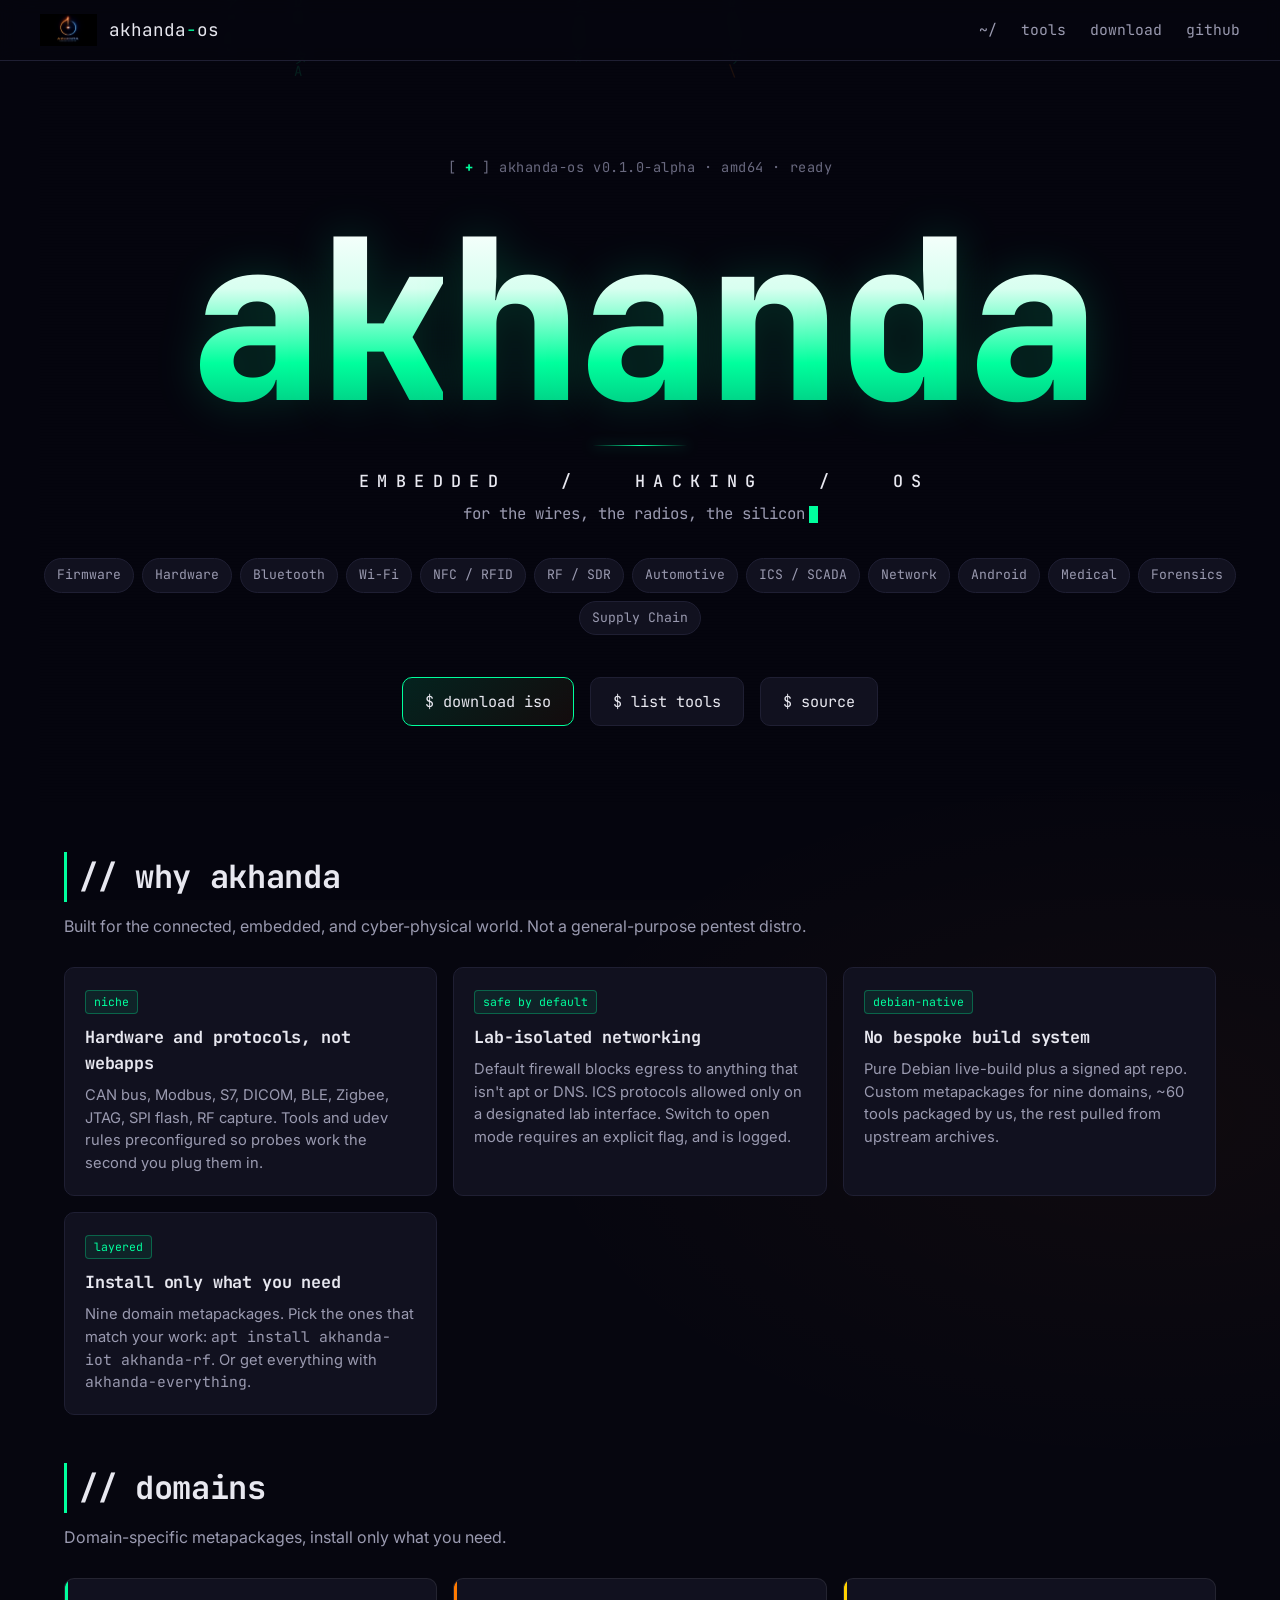
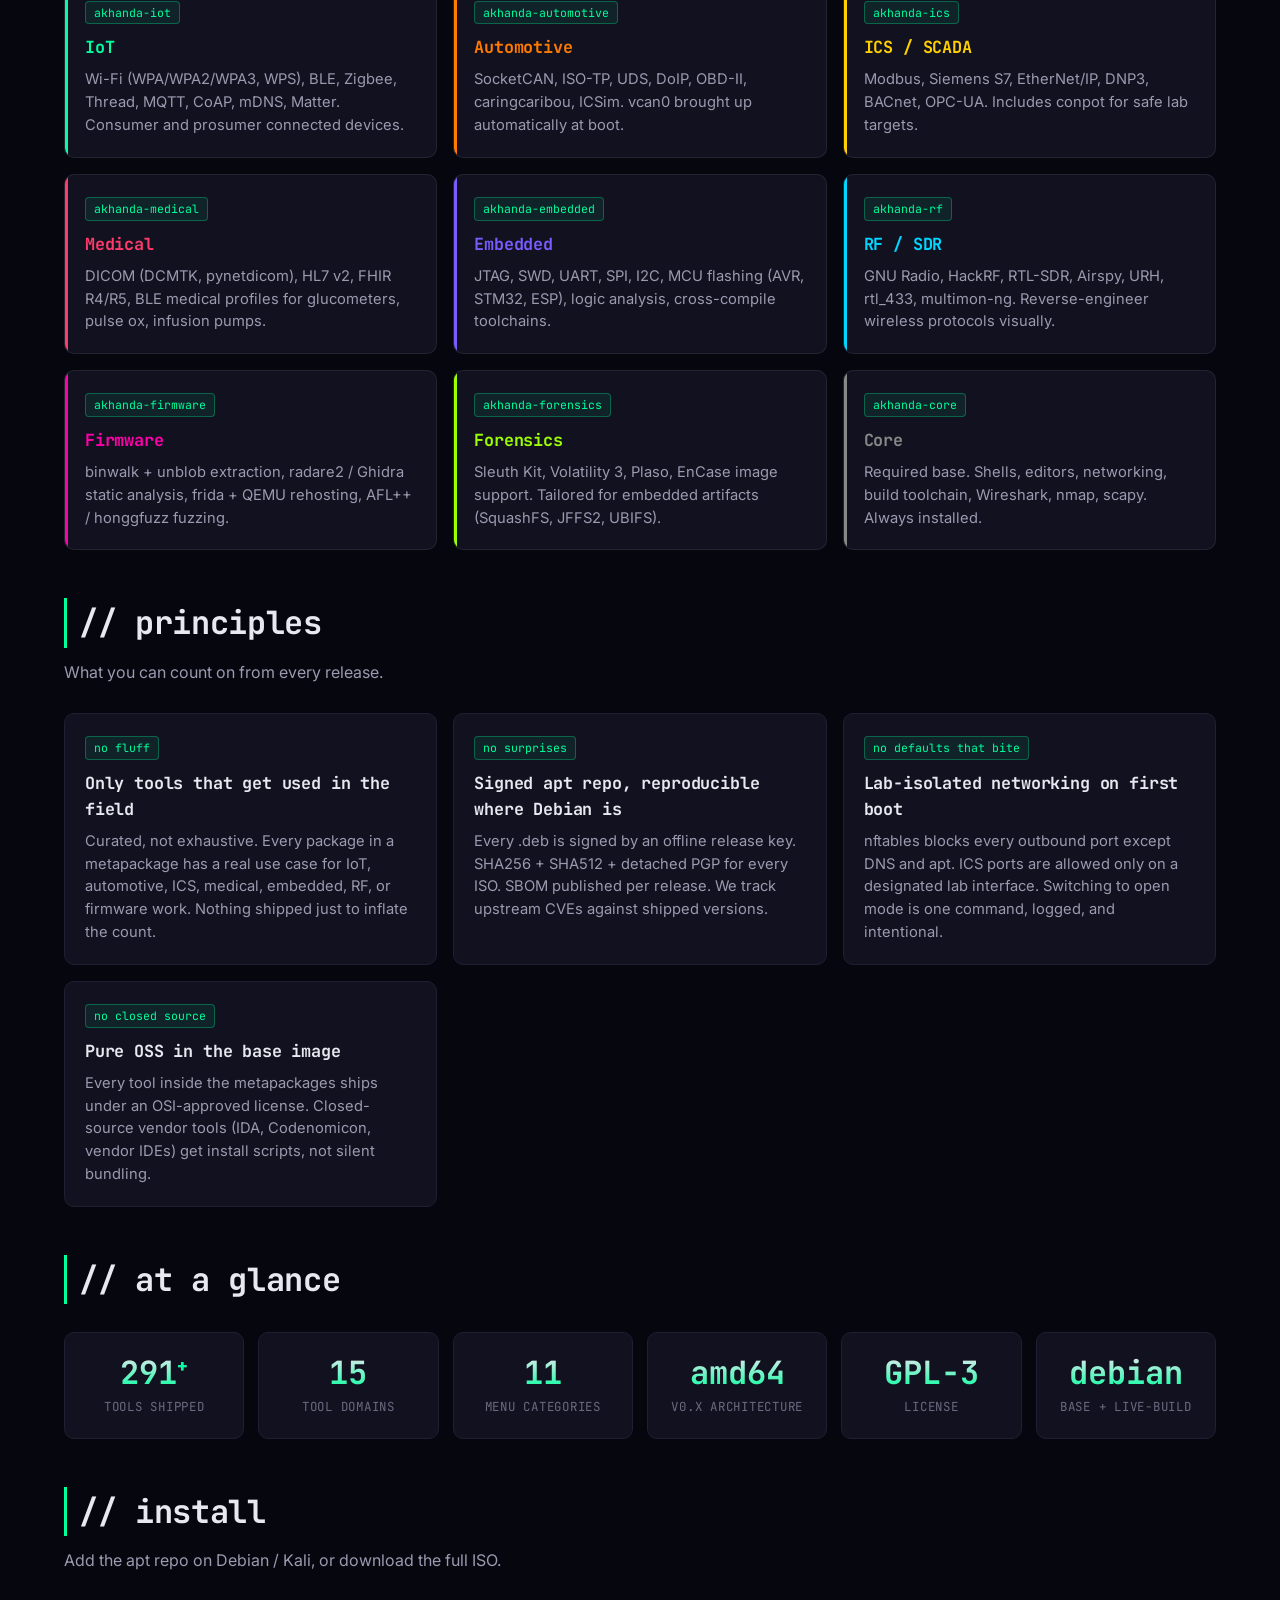
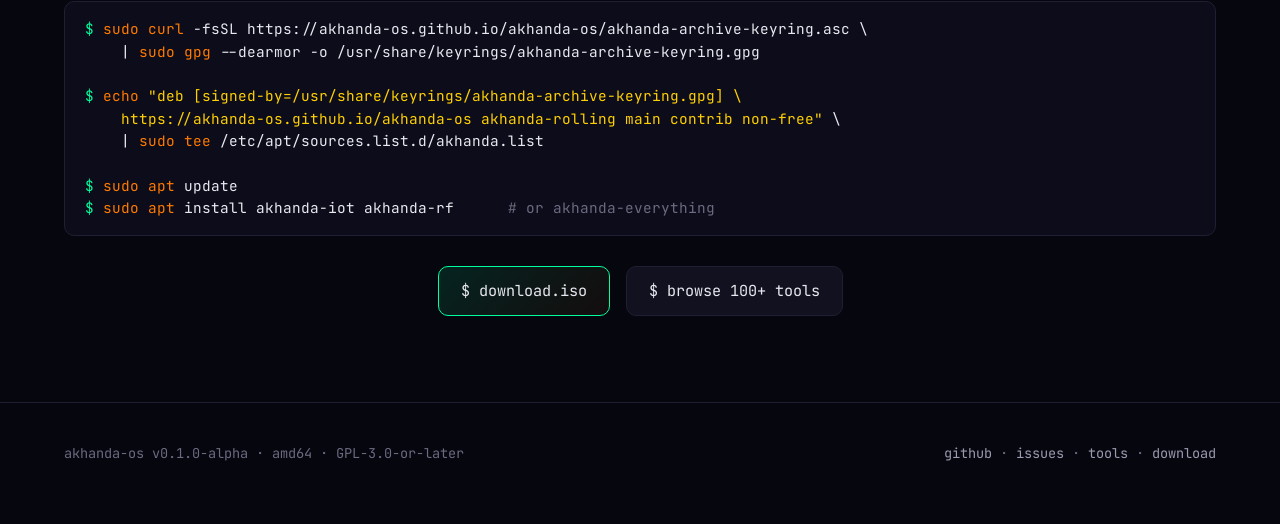
==== index.html @ c82712d7 "Scrub remaining Kali comparisons + fix outdated 'Nine first-class areas' line * meta description: dr" ====
<!doctype html>
<html lang="en">
<head>
  <meta charset="utf-8">
  <meta name="viewport" content="width=device-width, initial-scale=1">
  <title>akhanda-os | Embedded Hacking OS</title>
  <meta name="description" content="Debian-based live security distribution for IoT, automotive, ICS, medical, embedded, RF, firmware, and supply-chain security work.">
  <meta property="og:title"       content="akhanda-os">
  <meta property="og:description" content="291+ tools across 15 domains for IoT, automotive, ICS, medical, embedded, RF, firmware, supply-chain.">
  <meta property="og:image"       content="https://akhanda-os.github.io/assets/img/akhanda.png">
  <meta property="og:type"        content="website">
  <meta name="theme-color" content="#06060f">
  <link rel="icon" type="image/png" href="assets/img/akhanda.png">
  <link rel="preconnect" href="https://fonts.googleapis.com">
  <link rel="preconnect" href="https://fonts.gstatic.com" crossorigin>
  <link rel="stylesheet" href="https://fonts.googleapis.com/css2?family=JetBrains+Mono:wght@400;500;600;700&family=Inter:wght@400;500;600&display=swap">
  <link rel="stylesheet" href="assets/css/style.css">
</head>
<body>
  <canvas id="matrix" aria-hidden="true"></canvas>

  <header class="site">
    <div class="container nav">
      <a class="brand" href="/">
        <img src="assets/img/akhanda.png" alt="">
        <span>akhanda<span class="dot">-</span>os</span>
      </a>
      <nav class="nav-links">
        <a href="/">~/</a>
        <a href="tools.html">tools</a>
        <a href="download.html">download</a>
        <a href="https://github.com/akhanda-os/akhanda-os" target="_blank" rel="noopener">github</a>
      </nav>
    </div>
  </header>

  <main>
    <section class="hero container">
      <div class="boot-line">[ <span class="ok">+</span> ] akhanda-os v0.1.0-alpha &middot; amd64 &middot; ready</div>

      <h1 class="wordmark" aria-label="akhanda">
        <span>a</span><span>k</span><span>h</span><span>a</span><span>n</span><span>d</span><span>a</span>
      </h1>

      <div class="rule"></div>

      <div class="subtitle">EMBEDDED &nbsp; / &nbsp; HACKING &nbsp; / &nbsp; OS</div>
      <p class="tagline">for the wires, the radios, the silicon<span class="cursor"></span></p>

      <div class="domains">
        <span class="pill">Firmware</span>
        <span class="pill">Hardware</span>
        <span class="pill">Bluetooth</span>
        <span class="pill">Wi-Fi</span>
        <span class="pill">NFC / RFID</span>
        <span class="pill">RF / SDR</span>
        <span class="pill">Automotive</span>
        <span class="pill">ICS / SCADA</span>
        <span class="pill">Network</span>
        <span class="pill">Android</span>
        <span class="pill">Medical</span>
        <span class="pill">Forensics</span>
        <span class="pill">Supply Chain</span>
      </div>

      <div class="cta-row">
        <a class="cta primary" href="download.html">$ download iso</a>
        <a class="cta" href="tools.html">$ list tools</a>
        <a class="cta" href="https://github.com/akhanda-os/akhanda-os" target="_blank" rel="noopener">$ source</a>
      </div>
    </section>

    <section class="container">
      <h2>// why akhanda</h2>
      <p class="section-sub">Built for the connected, embedded, and cyber-physical world. Not a general-purpose pentest distro.</p>

      <div class="grid grid-2">
        <article class="card">
          <span class="tag">niche</span>
          <h3>Hardware and protocols, not webapps</h3>
          <p>CAN bus, Modbus, S7, DICOM, BLE, Zigbee, JTAG, SPI flash, RF capture. Tools and udev rules preconfigured so probes work the second you plug them in.</p>
        </article>
        <article class="card">
          <span class="tag">safe by default</span>
          <h3>Lab-isolated networking</h3>
          <p>Default firewall blocks egress to anything that isn't apt or DNS. ICS protocols allowed only on a designated lab interface. Switch to open mode requires an explicit flag, and is logged.</p>
        </article>
        <article class="card">
          <span class="tag">debian-native</span>
          <h3>No bespoke build system</h3>
          <p>Pure Debian live-build plus a signed apt repo. Custom metapackages for nine domains, ~60 tools packaged by us, the rest pulled from upstream archives.</p>
        </article>
        <article class="card">
          <span class="tag">layered</span>
          <h3>Install only what you need</h3>
          <p>Nine domain metapackages. Pick the ones that match your work: <code class="mono">apt install akhanda-iot akhanda-rf</code>. Or get everything with <code class="mono">akhanda-everything</code>.</p>
        </article>
      </div>
    </section>

    <section class="container">
      <h2>// domains</h2>
      <p class="section-sub">Domain-specific metapackages, install only what you need.</p>

      <div class="grid grid-3" id="domain-grid">
        <article class="card domain" style="--c:#00ff9d">
          <span class="tag">akhanda-iot</span>
          <h3>IoT</h3>
          <p>Wi-Fi (WPA/WPA2/WPA3, WPS), BLE, Zigbee, Thread, MQTT, CoAP, mDNS, Matter. Consumer and prosumer connected devices.</p>
        </article>
        <article class="card domain" style="--c:#ff7a00">
          <span class="tag">akhanda-automotive</span>
          <h3>Automotive</h3>
          <p>SocketCAN, ISO-TP, UDS, DoIP, OBD-II, caringcaribou, ICSim. vcan0 brought up automatically at boot.</p>
        </article>
        <article class="card domain" style="--c:#ffd000">
          <span class="tag">akhanda-ics</span>
          <h3>ICS / SCADA</h3>
          <p>Modbus, Siemens S7, EtherNet/IP, DNP3, BACnet, OPC-UA. Includes conpot for safe lab targets.</p>
        </article>
        <article class="card domain" style="--c:#ff3b6b">
          <span class="tag">akhanda-medical</span>
          <h3>Medical</h3>
          <p>DICOM (DCMTK, pynetdicom), HL7 v2, FHIR R4/R5, BLE medical profiles for glucometers, pulse ox, infusion pumps.</p>
        </article>
        <article class="card domain" style="--c:#7a5cff">
          <span class="tag">akhanda-embedded</span>
          <h3>Embedded</h3>
          <p>JTAG, SWD, UART, SPI, I2C, MCU flashing (AVR, STM32, ESP), logic analysis, cross-compile toolchains.</p>
        </article>
        <article class="card domain" style="--c:#00d6ff">
          <span class="tag">akhanda-rf</span>
          <h3>RF / SDR</h3>
          <p>GNU Radio, HackRF, RTL-SDR, Airspy, URH, rtl_433, multimon-ng. Reverse-engineer wireless protocols visually.</p>
        </article>
        <article class="card domain" style="--c:#ff00aa">
          <span class="tag">akhanda-firmware</span>
          <h3>Firmware</h3>
          <p>binwalk + unblob extraction, radare2 / Ghidra static analysis, frida + QEMU rehosting, AFL++ / honggfuzz fuzzing.</p>
        </article>
        <article class="card domain" style="--c:#9bff00">
          <span class="tag">akhanda-forensics</span>
          <h3>Forensics</h3>
          <p>Sleuth Kit, Volatility 3, Plaso, EnCase image support. Tailored for embedded artifacts (SquashFS, JFFS2, UBIFS).</p>
        </article>
        <article class="card domain" style="--c:#888888">
          <span class="tag">akhanda-core</span>
          <h3>Core</h3>
          <p>Required base. Shells, editors, networking, build toolchain, Wireshark, nmap, scapy. Always installed.</p>
        </article>
      </div>
    </section>

    <section class="container">
      <h2>// principles</h2>
      <p class="section-sub">What you can count on from every release.</p>
      <div class="grid grid-2">
        <article class="card"><span class="tag">no fluff</span>
          <h3>Only tools that get used in the field</h3>
          <p>Curated, not exhaustive. Every package in a metapackage has a real use case for IoT, automotive, ICS, medical, embedded, RF, or firmware work. Nothing shipped just to inflate the count.</p>
        </article>
        <article class="card"><span class="tag">no surprises</span>
          <h3>Signed apt repo, reproducible where Debian is</h3>
          <p>Every .deb is signed by an offline release key. SHA256 + SHA512 + detached PGP for every ISO. SBOM published per release. We track upstream CVEs against shipped versions.</p>
        </article>
        <article class="card"><span class="tag">no defaults that bite</span>
          <h3>Lab-isolated networking on first boot</h3>
          <p>nftables blocks every outbound port except DNS and apt. ICS ports are allowed only on a designated lab interface. Switching to open mode is one command, logged, and intentional.</p>
        </article>
        <article class="card"><span class="tag">no closed source</span>
          <h3>Pure OSS in the base image</h3>
          <p>Every tool inside the metapackages ships under an OSI-approved license. Closed-source vendor tools (IDA, Codenomicon, vendor IDEs) get install scripts, not silent bundling.</p>
        </article>
      </div>
    </section>

    <section class="container">
      <h2>// at a glance</h2>
      <div class="stats">
        <div class="stat"><div class="n">291<sup>+</sup></div><div class="l">tools shipped</div></div>
        <div class="stat"><div class="n">15</div><div class="l">tool domains</div></div>
        <div class="stat"><div class="n">11</div><div class="l">menu categories</div></div>
        <div class="stat"><div class="n">amd64</div><div class="l">v0.x architecture</div></div>
        <div class="stat"><div class="n">GPL-3</div><div class="l">license</div></div>
        <div class="stat"><div class="n">debian</div><div class="l">base + live-build</div></div>
      </div>
    </section>

    <section class="container">
      <h2>// install</h2>
      <p class="section-sub">Add the apt repo on Debian / Kali, or download the full ISO.</p>
<pre><span class="prompt">$</span> <span class="k">sudo curl</span> -fsSL https://akhanda-os.github.io/akhanda-os/akhanda-archive-keyring.asc \
    | <span class="k">sudo gpg</span> --dearmor -o /usr/share/keyrings/akhanda-archive-keyring.gpg

<span class="prompt">$</span> <span class="k">echo</span> <span class="s">"deb [signed-by=/usr/share/keyrings/akhanda-archive-keyring.gpg] \
    https://akhanda-os.github.io/akhanda-os akhanda-rolling main contrib non-free"</span> \
    | <span class="k">sudo tee</span> /etc/apt/sources.list.d/akhanda.list

<span class="prompt">$</span> <span class="k">sudo apt</span> update
<span class="prompt">$</span> <span class="k">sudo apt</span> install akhanda-iot akhanda-rf      <span class="c"># or akhanda-everything</span></pre>

      <p class="center" style="margin-top:24px">
        <a class="cta primary" href="download.html">$ download.iso</a>
        <a class="cta" href="tools.html">$ browse 100+ tools</a>
      </p>
    </section>
  </main>

  <footer class="site">
    <div class="container row">
      <div>
        akhanda-os v0.1.0-alpha &middot; amd64 &middot; GPL-3.0-or-later
      </div>
      <div>
        <a href="https://github.com/akhanda-os/akhanda-os">github</a> &middot;
        <a href="https://github.com/akhanda-os/akhanda-os/issues">issues</a> &middot;
        <a href="tools.html">tools</a> &middot;
        <a href="download.html">download</a>
      </div>
    </div>
  </footer>

  <script src="assets/js/main.js"></script>
</body>
</html>
---- assets/css/style.css ----
/* akhanda-os website
 * Dark, monospace, neon-accent, terminal aesthetic.
 * No frameworks. No build step. */

:root {
  --bg:        #06060f;
  --bg-soft:   #0c0c1a;
  --panel:     #11111f;
  --panel-2:   #161628;
  --border:    #1f1f33;
  --fg:        #e8e8f0;
  --fg-dim:    #9a9ab0;
  --fg-mute:   #6a6a80;
  --accent:    #00ff9d;
  --accent-2:  #ff7a00;
  --accent-3:  #ff3b6b;
  --warn:      #ffd000;
  --link:      #00d6ff;
  --font-mono: "JetBrains Mono", "Fira Code", "SF Mono", ui-monospace, Menlo, Consolas, monospace;
  --font-sans: -apple-system, BlinkMacSystemFont, "Segoe UI", Inter, Roboto, sans-serif;
  --radius:    10px;
  --shadow:    0 4px 24px rgba(0, 255, 157, 0.06);
}

* { box-sizing: border-box; }

html, body {
  margin: 0;
  padding: 0;
  background: var(--bg);
  color: var(--fg);
  font-family: var(--font-sans);
  font-size: 16px;
  line-height: 1.55;
  -webkit-font-smoothing: antialiased;
  scroll-behavior: smooth;
}

body {
  background:
    radial-gradient(1200px 600px at 50% -20%, rgba(0, 255, 157, 0.06), transparent 70%),
    radial-gradient(900px 500px at 90% 30%, rgba(255, 122, 0, 0.04), transparent 70%),
    var(--bg);
  min-height: 100vh;
}

/* Matrix canvas behind everything */
#matrix {
  position: fixed;
  inset: 0;
  width: 100%;
  height: 100%;
  z-index: 0;
  opacity: 0.10;
  pointer-events: none;
}

main, header, footer { position: relative; z-index: 1; }

/* Links */
a {
  color: var(--link);
  text-decoration: none;
  border-bottom: 1px dotted rgba(0, 214, 255, 0.4);
  transition: color 120ms ease, border-color 120ms ease;
}
a:hover { color: var(--accent); border-bottom-color: var(--accent); }

/* Typography */
h1, h2, h3, h4 {
  font-family: var(--font-mono);
  letter-spacing: -0.01em;
  margin: 0 0 0.4em;
}
h1 { font-size: clamp(2.2rem, 4vw + 1rem, 4rem); line-height: 1.1; }
h2 { font-size: clamp(1.4rem, 1.5vw + 0.9rem, 2rem); margin-top: 3rem; }
h3 { font-size: 1.15rem; color: var(--accent); }
code, kbd, pre, .mono { font-family: var(--font-mono); }
small { color: var(--fg-mute); }

/* Layout primitives */
.container { max-width: 1200px; margin: 0 auto; padding: 0 24px; }
.grid { display: grid; gap: 16px; }
.grid-3 { grid-template-columns: repeat(auto-fit, minmax(280px, 1fr)); }
.grid-2 { grid-template-columns: repeat(auto-fit, minmax(360px, 1fr)); }

/* Header / nav */
header.site {
  border-bottom: 1px solid var(--border);
  background: rgba(6, 6, 15, 0.85);
  backdrop-filter: blur(8px);
  position: sticky; top: 0; z-index: 10;
}
.nav {
  display: flex; align-items: center; justify-content: space-between;
  padding: 14px 0;
}
.brand {
  display: flex; align-items: center; gap: 12px;
  font-family: var(--font-mono); font-size: 1.1rem;
  color: var(--fg); border: none;
}
.brand img { height: 32px; width: auto; }
.brand .dot { color: var(--accent); }
.nav-links { display: flex; gap: 24px; }
.nav-links a {
  font-family: var(--font-mono); font-size: 0.92rem;
  color: var(--fg-dim); border: none;
}
.nav-links a:hover { color: var(--accent); }

/* ============ HERO ============ */
.hero {
  padding: 96px 0 72px;
  text-align: center;
  position: relative;
}

/* CRT scanlines across the hero only.
   1px transparent / 2px subtle dark stripes - very faint. */
.hero::before {
  content: "";
  position: absolute; inset: 0;
  background: repeating-linear-gradient(
    to bottom,
    rgba(0, 0, 0, 0) 0px,
    rgba(0, 0, 0, 0) 2px,
    rgba(0, 0, 0, 0.08) 3px,
    rgba(0, 0, 0, 0.08) 3px
  );
  pointer-events: none;
  z-index: 1;
}
.hero > * { position: relative; z-index: 2; }

/* Boot status line above the wordmark */
.hero .boot-line {
  font-family: var(--font-mono);
  font-size: 0.85rem;
  color: var(--fg-mute);
  letter-spacing: 0.04em;
  margin-bottom: 36px;
}
.hero .boot-line .ok { color: var(--accent); font-weight: 700; }

/* THE wordmark - hero brand. Big, custom, distinctive. */
.wordmark {
  font-family: var(--font-mono);
  font-weight: 800;
  font-size: clamp(4.5rem, 18vw, 14rem);
  line-height: 0.95;
  letter-spacing: -0.04em;
  margin: 0 0 18px;
  display: flex;
  justify-content: center;
  gap: 0.02em;
  user-select: none;
}
.wordmark span {
  display: inline-block;
  background: linear-gradient(180deg,
    #ffffff 0%,
    #d8fff0 35%,
    var(--accent) 70%,
    #00b87a 100%);
  -webkit-background-clip: text; background-clip: text;
  color: transparent;
  filter: drop-shadow(0 0 22px rgba(0, 255, 157, 0.18));
  transform-origin: 50% 70%;
  animation: float 6s ease-in-out infinite;
}
/* Stagger the gentle float so the letters do not move together */
.wordmark span:nth-child(2) { animation-delay: 0.4s; }
.wordmark span:nth-child(3) { animation-delay: 0.8s; }
.wordmark span:nth-child(4) { animation-delay: 1.2s; }
.wordmark span:nth-child(5) { animation-delay: 1.6s; }
.wordmark span:nth-child(6) { animation-delay: 2.0s; }
.wordmark span:nth-child(7) { animation-delay: 2.4s; }
@keyframes float {
  0%, 100% { transform: translateY(0); }
  50%      { transform: translateY(-3px); }
}

/* Hairline neon divider under the wordmark */
.hero .rule {
  width: 96px; height: 1px; margin: 4px auto 22px;
  background: linear-gradient(90deg, transparent, var(--accent), transparent);
  box-shadow: 0 0 12px rgba(0, 255, 157, 0.5);
}

/* "EMBEDDED / HACKING / OS" as a clean caption, not a headline */
.hero .subtitle {
  font-family: var(--font-mono);
  font-size: clamp(0.85rem, 1vw + 0.4rem, 1.05rem);
  font-weight: 500;
  color: var(--fg);
  letter-spacing: 0.5em;
  margin: 0 0 8px;
  padding-left: 0.5em; /* visually balance the wide tracking */
}

.hero .tagline {
  font-family: var(--font-mono);
  color: var(--fg-dim);
  font-size: 0.98rem;
  margin: 6px 0 32px;
}
.hero .tagline .cursor {
  display: inline-block; width: 9px; height: 1.05em;
  background: var(--accent); margin-left: 4px; vertical-align: middle;
  animation: blink 1s steps(2) infinite;
}
@keyframes blink { 50% { opacity: 0; } }

.cta-row { margin-top: 36px; }

.hero .domains {
  display: flex; flex-wrap: wrap; justify-content: center; gap: 8px; margin: 24px 0 36px;
}
.pill {
  font-family: var(--font-mono); font-size: 0.82rem;
  padding: 6px 12px; border-radius: 999px;
  border: 1px solid var(--border); color: var(--fg-dim);
  background: var(--panel);
}

.cta {
  display: inline-flex; align-items: center; gap: 8px;
  font-family: var(--font-mono); font-size: 0.95rem;
  padding: 12px 22px; border-radius: var(--radius);
  border: 1px solid var(--border); color: var(--fg);
  background: var(--panel);
  margin: 6px; transition: all 150ms ease;
}
.cta:hover {
  border-color: var(--accent); color: var(--accent);
  box-shadow: 0 0 0 4px rgba(0, 255, 157, 0.08);
}
.cta.primary {
  background: linear-gradient(135deg, rgba(0, 255, 157, 0.12), rgba(255, 122, 0, 0.06));
  border-color: var(--accent);
}
.cta.primary:hover { background: rgba(0, 255, 157, 0.16); }

/* Sections */
section { padding: 56px 0; }
section h2 {
  border-left: 3px solid var(--accent);
  padding-left: 12px;
  margin-bottom: 28px;
}
.section-sub { color: var(--fg-dim); margin-top: -16px; margin-bottom: 28px; }

/* Cards */
.card {
  background: var(--panel);
  border: 1px solid var(--border);
  border-radius: var(--radius);
  padding: 20px;
  transition: border-color 150ms ease, transform 150ms ease;
}
.card:hover {
  border-color: var(--accent);
  transform: translateY(-2px);
}
.card .tag {
  display: inline-block; font-family: var(--font-mono); font-size: 0.72rem;
  padding: 2px 8px; border-radius: 4px; margin-bottom: 10px;
  background: rgba(0, 255, 157, 0.08); color: var(--accent);
  border: 1px solid rgba(0, 255, 157, 0.3);
}
.card h3 { margin-bottom: 8px; color: var(--fg); font-size: 1.05rem; }
.card p  { color: var(--fg-dim); font-size: 0.92rem; margin: 0; }

/* Domain card colours via inline --c */
.card.domain {
  border-color: rgba(255, 255, 255, 0.08);
  position: relative; overflow: hidden;
}
.card.domain::before {
  content: ""; position: absolute; left: 0; top: 0; bottom: 0; width: 3px;
  background: var(--c, var(--accent));
}
.card.domain h3 { color: var(--c, var(--accent)); }

/* Code blocks */
pre, .codeblock {
  background: var(--bg-soft);
  border: 1px solid var(--border);
  border-radius: var(--radius);
  padding: 16px 20px;
  overflow-x: auto;
  font-family: var(--font-mono); font-size: 0.9rem;
  line-height: 1.55;
  color: var(--fg);
  position: relative;
}
pre .prompt { color: var(--accent); user-select: none; }
pre .c      { color: var(--fg-mute); }
pre .k      { color: var(--accent-2); }
pre .s      { color: var(--warn); }

/* Comparison table */
table {
  width: 100%; border-collapse: collapse; margin: 16px 0;
  font-family: var(--font-mono); font-size: 0.92rem;
}
th, td { padding: 12px 14px; text-align: left; border-bottom: 1px solid var(--border); }
th { color: var(--accent); font-weight: 500; }
tr:hover td { background: var(--panel); }
td.no  { color: var(--fg-mute); }
td.yes { color: var(--accent); }

/* Tools page filter bar */
.filterbar {
  display: flex; flex-wrap: wrap; gap: 8px; align-items: center;
  margin: 24px 0 32px; padding: 16px;
  background: var(--panel);
  border: 1px solid var(--border); border-radius: var(--radius);
}
.filterbar input[type=search] {
  flex: 1 1 240px; min-width: 240px;
  background: var(--bg-soft); color: var(--fg);
  border: 1px solid var(--border); border-radius: var(--radius);
  padding: 10px 14px; font-family: var(--font-mono); font-size: 0.92rem;
  outline: none;
}
.filterbar input[type=search]:focus { border-color: var(--accent); }
.chip {
  font-family: var(--font-mono); font-size: 0.82rem;
  padding: 6px 12px; border-radius: 999px;
  border: 1px solid var(--border); color: var(--fg-dim);
  background: transparent; cursor: pointer; user-select: none;
  transition: all 120ms ease;
}
.chip:hover { color: var(--fg); border-color: var(--fg-dim); }
.chip.active {
  background: var(--c, var(--accent));
  color: var(--bg); border-color: var(--c, var(--accent));
  font-weight: 600;
}

#toolcount { color: var(--fg-mute); font-family: var(--font-mono); font-size: 0.9rem; }

/* Tool card grid */
.toolgrid { display: grid; gap: 12px; grid-template-columns: repeat(auto-fill, minmax(320px, 1fr)); }
.tool {
  background: var(--panel);
  border: 1px solid var(--border);
  border-radius: var(--radius);
  padding: 14px 16px;
  transition: all 150ms ease;
}
.tool:hover { border-color: var(--c, var(--accent)); transform: translateY(-2px); }
.tool .row {
  display: flex; align-items: baseline; justify-content: space-between; gap: 10px;
  margin-bottom: 4px;
}
.tool .name { font-family: var(--font-mono); font-weight: 600; color: var(--fg); }
.tool .name a { color: inherit; border: none; }
.tool .name a:hover { color: var(--c, var(--accent)); }
.tool .domain {
  font-family: var(--font-mono); font-size: 0.7rem;
  color: var(--c, var(--fg-dim));
  text-transform: uppercase; letter-spacing: 0.08em;
}
.tool p { color: var(--fg-dim); font-size: 0.88rem; margin: 0; }
.tool.hidden { display: none; }

/* Footer */
footer.site {
  border-top: 1px solid var(--border);
  padding: 40px 0 60px;
  margin-top: 80px;
  color: var(--fg-mute);
  font-family: var(--font-mono); font-size: 0.85rem;
}
footer .row { display: flex; flex-wrap: wrap; justify-content: space-between; gap: 16px; }
footer a { color: var(--fg-dim); border: none; }
footer a:hover { color: var(--accent); }

/* Utilities */
.center { text-align: center; }
.muted  { color: var(--fg-mute); }
.glow   { text-shadow: 0 0 18px rgba(0, 255, 157, 0.5); }
.kbd {
  font-family: var(--font-mono); font-size: 0.82rem;
  padding: 2px 6px; border-radius: 4px;
  background: var(--panel-2); border: 1px solid var(--border); color: var(--fg);
}

/* Stats grid (// at a glance) */
.stats {
  display: grid;
  grid-template-columns: repeat(auto-fit, minmax(170px, 1fr));
  gap: 14px;
}
.stat {
  background: var(--panel);
  border: 1px solid var(--border);
  border-radius: var(--radius);
  padding: 22px 18px;
  text-align: center;
  transition: border-color 150ms ease, transform 150ms ease;
}
.stat:hover { border-color: var(--accent); transform: translateY(-2px); }
.stat .n {
  font-family: var(--font-mono);
  font-size: clamp(1.6rem, 1vw + 1.2rem, 2.1rem);
  font-weight: 700;
  background: linear-gradient(180deg, var(--fg), var(--accent));
  -webkit-background-clip: text; background-clip: text; color: transparent;
  line-height: 1.1;
}
.stat .n sup { font-size: 0.55em; color: var(--accent); }
.stat .l {
  font-family: var(--font-mono);
  font-size: 0.78rem;
  color: var(--fg-mute);
  letter-spacing: 0.06em;
  text-transform: uppercase;
  margin-top: 6px;
}

@media (max-width: 640px) {
  .nav-links { gap: 14px; font-size: 0.85rem; }
  .hero { padding: 60px 0 40px; }
  .filterbar { flex-direction: column; align-items: stretch; }
  .chips { display: flex; flex-wrap: wrap; gap: 6px; }
}
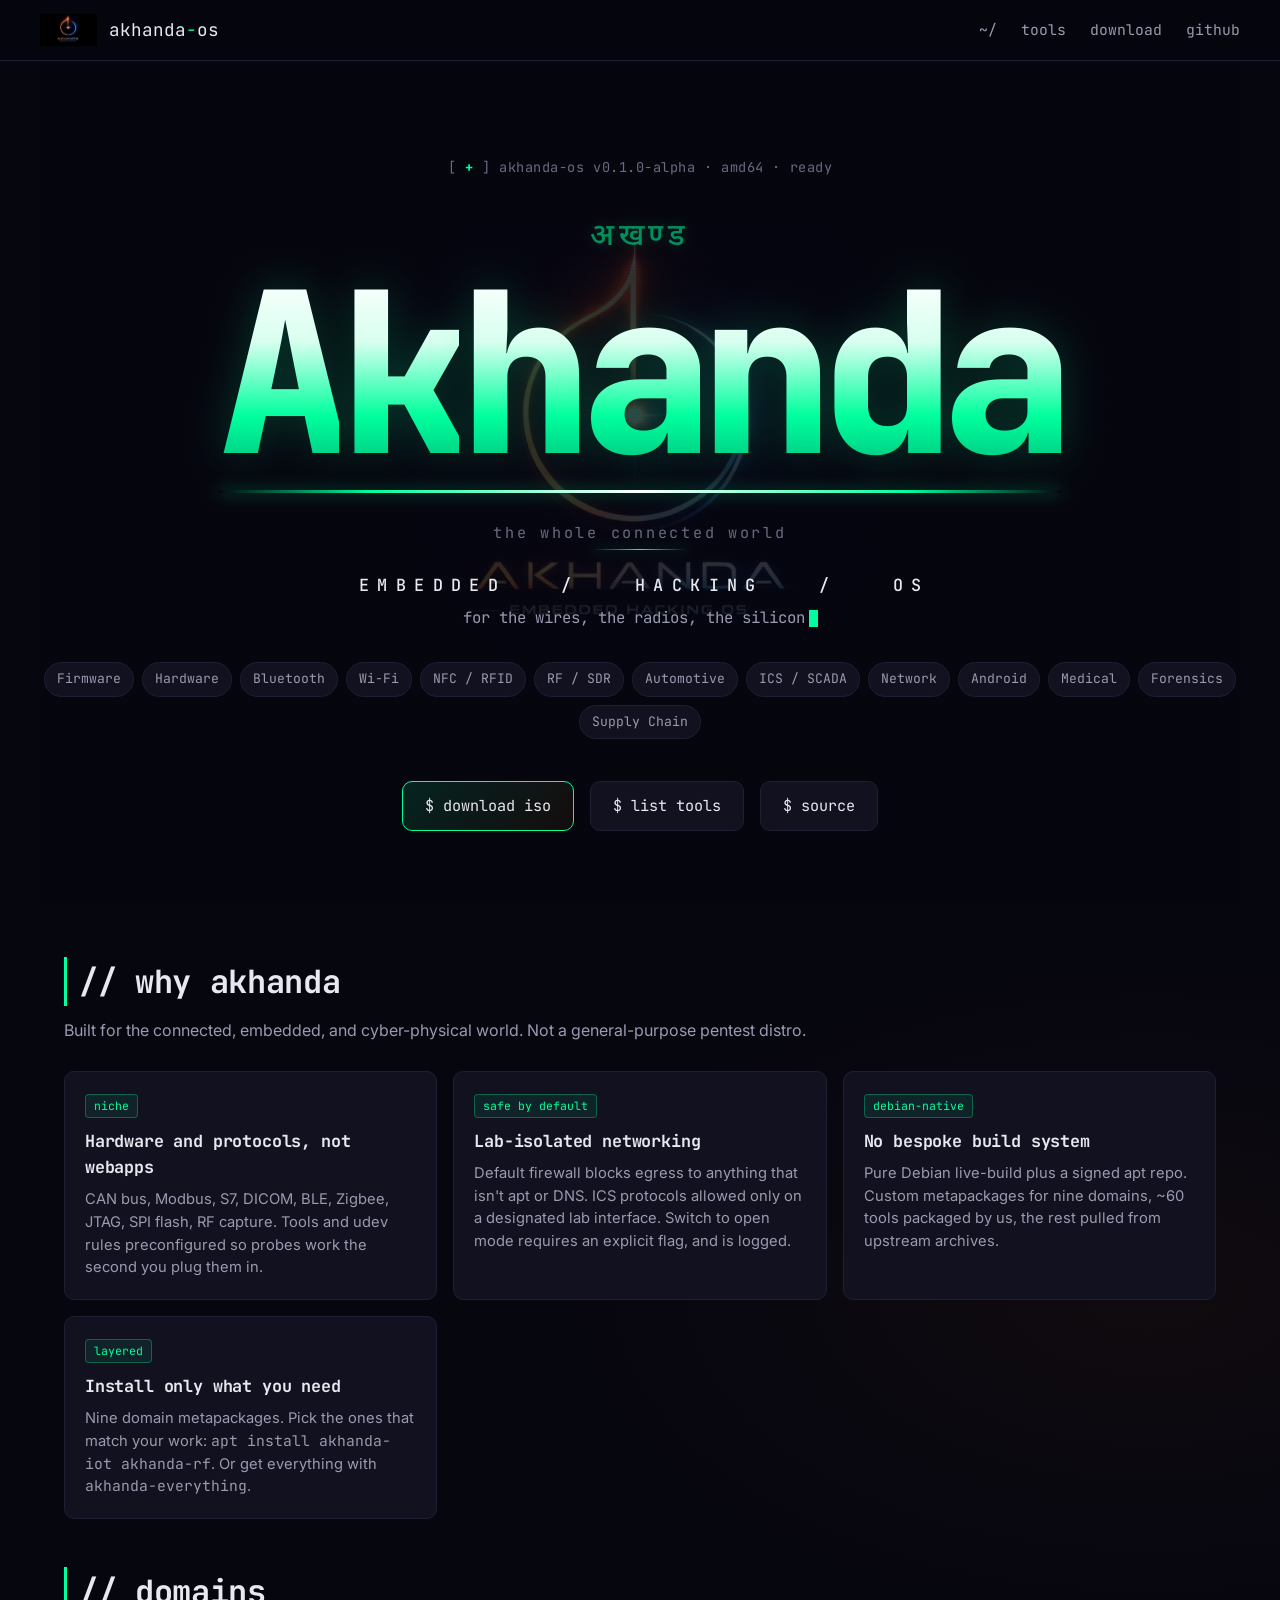
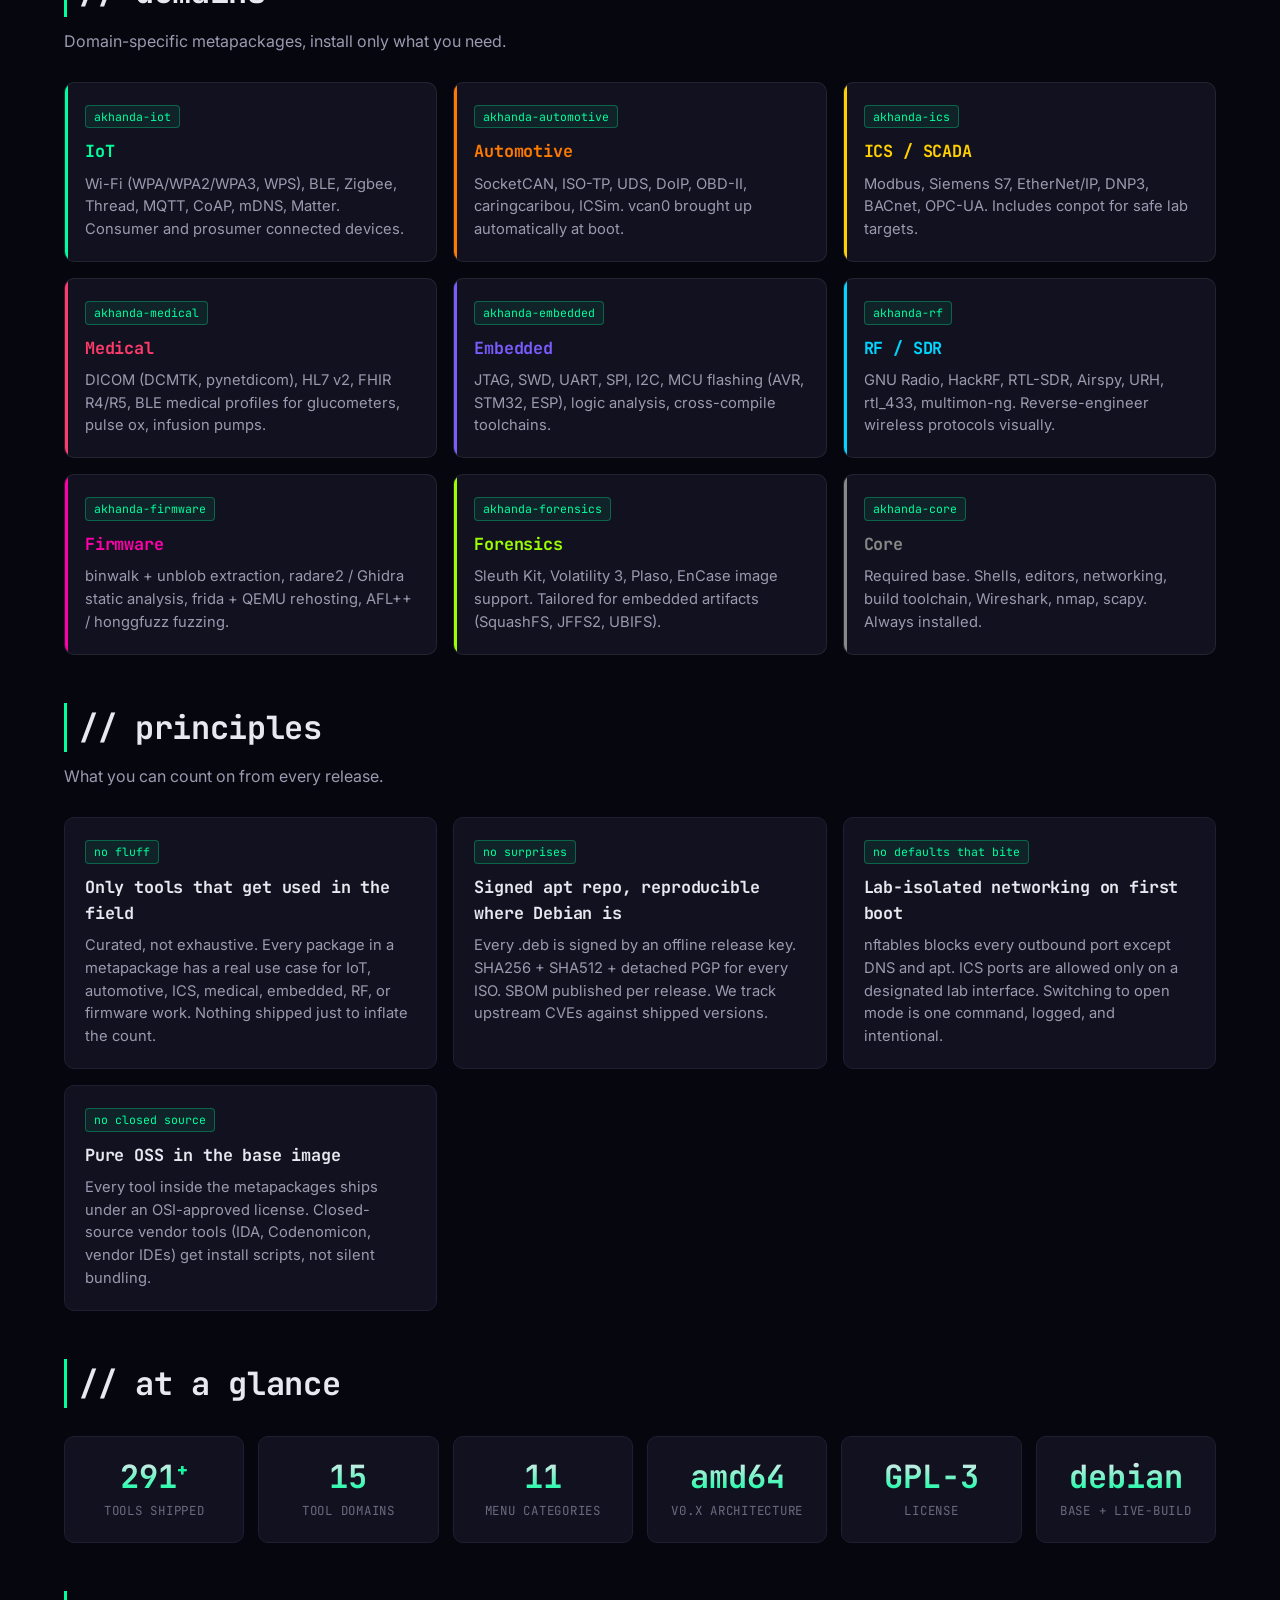
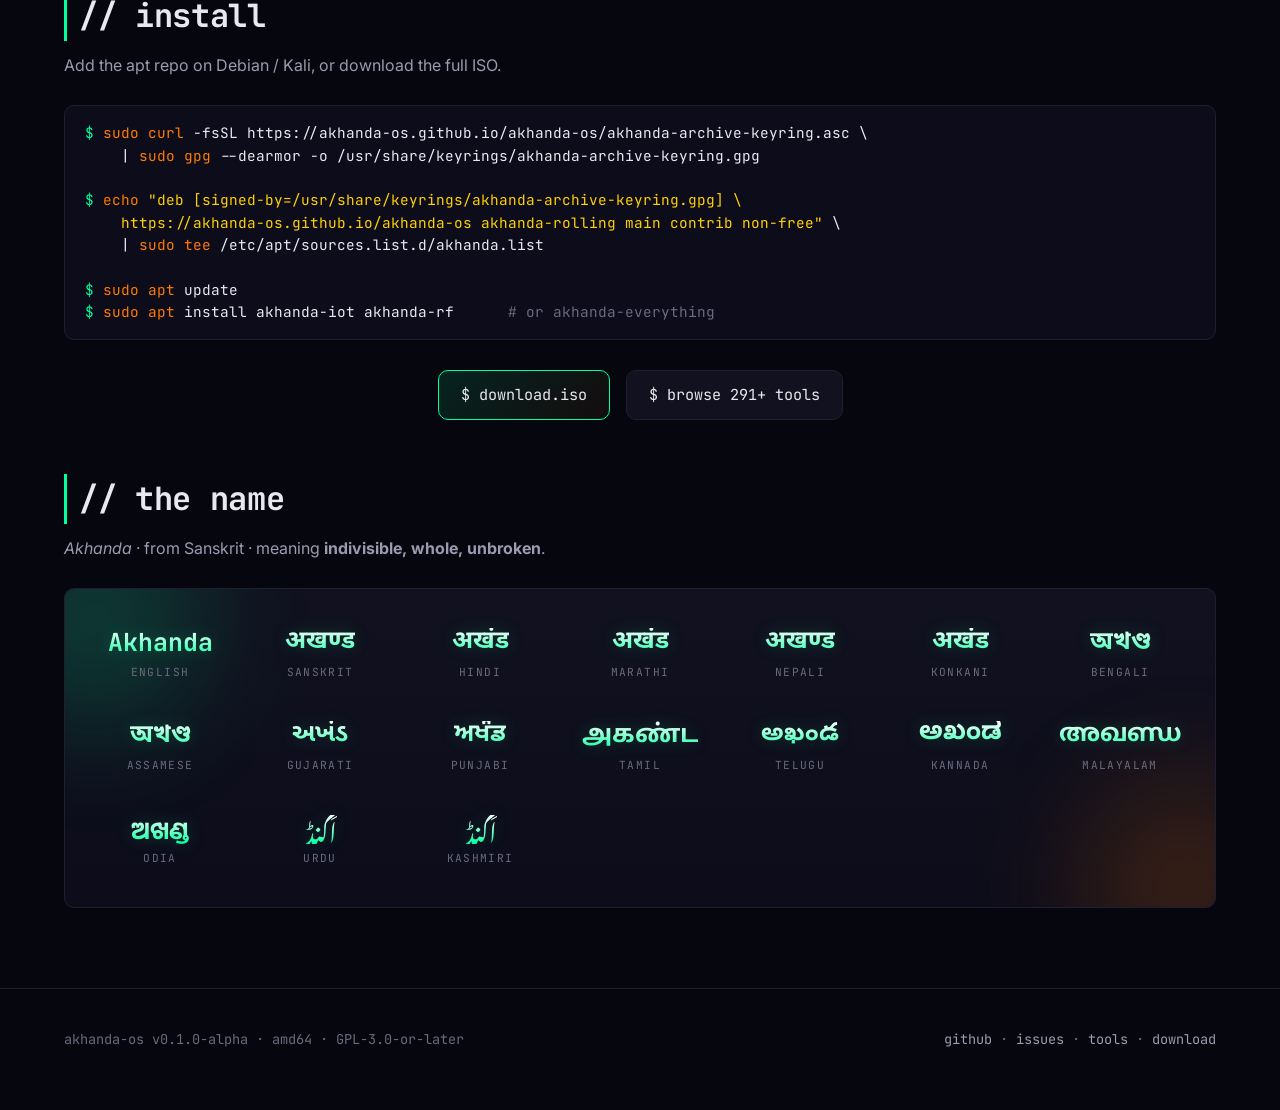
==== commit 15089294: "Hero redesign: capital Akhanda, bindu watermark, multilingual strip * Wordmark rewritten: capital 'A" ====
--- a/index.html
+++ b/index.html
@@ -13,11 +13,11 @@
   <link rel="icon" type="image/png" href="assets/img/akhanda.png">
   <link rel="preconnect" href="https://fonts.googleapis.com">
   <link rel="preconnect" href="https://fonts.gstatic.com" crossorigin>
-  <link rel="stylesheet" href="https://fonts.googleapis.com/css2?family=JetBrains+Mono:wght@400;500;600;700&family=Inter:wght@400;500;600&display=swap">
+  <link rel="stylesheet" href="https://fonts.googleapis.com/css2?family=JetBrains+Mono:wght@400;500;600;700;900&family=Inter:wght@400;500;600&family=Noto+Sans+Devanagari:wght@500;600&family=Noto+Sans+Bengali:wght@500&family=Noto+Sans+Gujarati:wght@500&family=Noto+Sans+Gurmukhi:wght@500&family=Noto+Sans+Tamil:wght@500&family=Noto+Sans+Telugu:wght@500&family=Noto+Sans+Kannada:wght@500&family=Noto+Sans+Malayalam:wght@500&family=Noto+Sans+Oriya:wght@500&family=Noto+Naskh+Arabic:wght@500&family=Noto+Nastaliq+Urdu:wght@500&display=swap">
   <link rel="stylesheet" href="assets/css/style.css">
 </head>
 <body>
-  <canvas id="matrix" aria-hidden="true"></canvas>
+
 
   <header class="site">
     <div class="container nav">
@@ -38,9 +38,14 @@
     <section class="hero container">
       <div class="boot-line">[ <span class="ok">+</span> ] akhanda-os v0.1.0-alpha &middot; amd64 &middot; ready</div>
 
-      <h1 class="wordmark" aria-label="akhanda">
-        <span>a</span><span>k</span><span>h</span><span>a</span><span>n</span><span>d</span><span>a</span>
+      <div class="sanskrit" lang="sa" aria-hidden="true">अखण्ड</div>
+
+      <h1 class="wordmark" aria-label="Akhanda">
+        <span>A</span><span>k</span><span>h</span><span>a</span><span>n</span><span>d</span><span>a</span>
+        <span class="underbar" aria-hidden="true"></span>
       </h1>
+
+      <p class="meaning">the whole connected world</p>
 
       <div class="rule"></div>
 
@@ -201,8 +206,34 @@
 
       <p class="center" style="margin-top:24px">
         <a class="cta primary" href="download.html">$ download.iso</a>
-        <a class="cta" href="tools.html">$ browse 100+ tools</a>
+        <a class="cta" href="tools.html">$ browse 291+ tools</a>
       </p>
+    </section>
+
+    <section class="container">
+      <h2>// the name</h2>
+      <p class="section-sub">
+        <em>Akhanda</em> &middot; from Sanskrit &middot; meaning <strong>indivisible, whole, unbroken</strong>.
+      </p>
+      <div class="multilingual">
+        <div class="lang"><span class="word"  lang="en">Akhanda</span>     <span class="tag">English</span></div>
+        <div class="lang"><span class="word d" lang="sa">अखण्ड</span>      <span class="tag">Sanskrit</span></div>
+        <div class="lang"><span class="word d" lang="hi">अखंड</span>       <span class="tag">Hindi</span></div>
+        <div class="lang"><span class="word d" lang="mr">अखंड</span>       <span class="tag">Marathi</span></div>
+        <div class="lang"><span class="word d" lang="ne">अखण्ड</span>      <span class="tag">Nepali</span></div>
+        <div class="lang"><span class="word d" lang="kok">अखंड</span>      <span class="tag">Konkani</span></div>
+        <div class="lang"><span class="word b" lang="bn">অখণ্ড</span>      <span class="tag">Bengali</span></div>
+        <div class="lang"><span class="word b" lang="as">অখণ্ড</span>      <span class="tag">Assamese</span></div>
+        <div class="lang"><span class="word g" lang="gu">અખંડ</span>       <span class="tag">Gujarati</span></div>
+        <div class="lang"><span class="word p" lang="pa">ਅਖੰਡ</span>       <span class="tag">Punjabi</span></div>
+        <div class="lang"><span class="word t" lang="ta">அகண்ட</span>     <span class="tag">Tamil</span></div>
+        <div class="lang"><span class="word te" lang="te">అఖండ</span>     <span class="tag">Telugu</span></div>
+        <div class="lang"><span class="word k" lang="kn">ಅಖಂಡ</span>      <span class="tag">Kannada</span></div>
+        <div class="lang"><span class="word m" lang="ml">അഖണ്ഡ</span>    <span class="tag">Malayalam</span></div>
+        <div class="lang"><span class="word o" lang="or">ଅଖଣ୍ଡ</span>     <span class="tag">Odia</span></div>
+        <div class="lang"><span class="word u" lang="ur" dir="rtl">اَکَنڈ</span>  <span class="tag">Urdu</span></div>
+        <div class="lang"><span class="word u" lang="ks" dir="rtl">اَکَنڈ</span>  <span class="tag">Kashmiri</span></div>
+      </div>
     </section>
   </main>
 
--- a/assets/css/style.css
+++ b/assets/css/style.css
@@ -44,15 +44,24 @@
   min-height: 100vh;
 }
 
-/* Matrix canvas behind everything */
-#matrix {
+/* Bindu watermark: the akhanda logo as a persistent background mark,
+   visible on every page, slowly breathing. The matrix-rain background
+   was removed - this is the only background effect now. */
+body::before {
+  content: "";
   position: fixed;
   inset: 0;
-  width: 100%;
-  height: 100%;
+  background:
+    url("../img/akhanda.png") center center / min(92vmin, 1100px) no-repeat;
+  opacity: 0.18;
+  mix-blend-mode: screen;
+  pointer-events: none;
   z-index: 0;
-  opacity: 0.10;
-  pointer-events: none;
+  animation: bindu-breath 14s ease-in-out infinite;
+}
+@keyframes bindu-breath {
+  0%, 100% { opacity: 0.16; transform: scale(1.00); }
+  50%      { opacity: 0.22; transform: scale(1.02); }
 }
 
 main, header, footer { position: relative; z-index: 1; }
@@ -143,20 +152,37 @@
 }
 .hero .boot-line .ok { color: var(--accent); font-weight: 700; }
 
-/* THE wordmark - hero brand. Big, custom, distinctive. */
+/* Devanagari overhead: अखण्ड (Akhanda) - the Sanskrit name.
+   Sits ABOVE the wordmark, very subtle, communicates origin. */
+.sanskrit {
+  font-family: "Noto Sans Devanagari", "Mukta", "Hind", serif;
+  font-size: clamp(1.2rem, 2vw + 0.4rem, 1.9rem);
+  font-weight: 500;
+  color: var(--accent);
+  letter-spacing: 0.15em;
+  opacity: 0.55;
+  margin: 0 0 6px;
+  text-shadow: 0 0 14px rgba(0, 255, 157, 0.35);
+}
+
+/* THE wordmark - hero brand. Big, weighty, indivisible.
+   Letters sit on a single continuous glowing underbar
+   to visually communicate the meaning of Akhanda (unbroken). */
 .wordmark {
   font-family: var(--font-mono);
-  font-weight: 800;
+  font-weight: 900;
   font-size: clamp(4.5rem, 18vw, 14rem);
   line-height: 0.95;
-  letter-spacing: -0.04em;
-  margin: 0 0 18px;
-  display: flex;
+  letter-spacing: -0.06em;          /* tighter: letters almost touch */
+  margin: 0 0 12px;
+  display: inline-flex;
   justify-content: center;
-  gap: 0.02em;
+  position: relative;
+  gap: 0;
   user-select: none;
-}
-.wordmark span {
+  padding-bottom: 0.06em;
+}
+.wordmark span:not(.underbar) {
   display: inline-block;
   background: linear-gradient(180deg,
     #ffffff 0%,
@@ -165,20 +191,130 @@
     #00b87a 100%);
   -webkit-background-clip: text; background-clip: text;
   color: transparent;
-  filter: drop-shadow(0 0 22px rgba(0, 255, 157, 0.18));
-  transform-origin: 50% 70%;
-  animation: float 6s ease-in-out infinite;
-}
-/* Stagger the gentle float so the letters do not move together */
-.wordmark span:nth-child(2) { animation-delay: 0.4s; }
-.wordmark span:nth-child(3) { animation-delay: 0.8s; }
-.wordmark span:nth-child(4) { animation-delay: 1.2s; }
-.wordmark span:nth-child(5) { animation-delay: 1.6s; }
-.wordmark span:nth-child(6) { animation-delay: 2.0s; }
-.wordmark span:nth-child(7) { animation-delay: 2.4s; }
-@keyframes float {
-  0%, 100% { transform: translateY(0); }
-  50%      { transform: translateY(-3px); }
+  filter: drop-shadow(0 0 22px rgba(0, 255, 157, 0.20));
+}
+/* The unbroken underbar - visual metaphor for "indivisible".
+   One single line across all letters, no breaks. */
+.wordmark .underbar {
+  position: absolute;
+  left: 0; right: 0; bottom: 0;
+  height: 3px;
+  background: linear-gradient(90deg,
+    transparent 0%,
+    var(--accent) 18%,
+    #ffffff 50%,
+    var(--accent) 82%,
+    transparent 100%);
+  box-shadow: 0 0 16px rgba(0, 255, 157, 0.55);
+  border-radius: 2px;
+  transform-origin: 50% 50%;
+  animation: pulseBar 4s ease-in-out infinite;
+}
+@keyframes pulseBar {
+  0%, 100% { opacity: 0.7; transform: scaleX(1); }
+  50%      { opacity: 1.0; transform: scaleX(1.02); }
+}
+
+/* Meaning line directly under the wordmark */
+.meaning {
+  font-family: var(--font-mono);
+  font-size: clamp(0.78rem, 0.5vw + 0.65rem, 0.95rem);
+  color: var(--fg-mute);
+  letter-spacing: 0.18em;
+  text-transform: lowercase;
+  margin: 16px 0 0;
+}
+.meaning em {
+  color: var(--accent);
+  font-style: normal;
+  font-weight: 600;
+  text-shadow: 0 0 12px rgba(0, 255, 157, 0.35);
+}
+
+/* ============ MULTILINGUAL STRIP (the // the name section) ============
+   Inspired by the language panel on the reverse of an Indian Rupee note. */
+.multilingual {
+  display: grid;
+  grid-template-columns: repeat(auto-fit, minmax(150px, 1fr));
+  gap: 10px;
+  margin-top: 22px;
+  padding: 24px 20px;
+  background:
+    linear-gradient(180deg, var(--panel) 0%, var(--bg-soft) 100%);
+  border: 1px solid var(--border);
+  border-radius: var(--radius);
+  position: relative;
+  overflow: hidden;
+}
+/* Faint accent corner-glows to feel like a printed note */
+.multilingual::before,
+.multilingual::after {
+  content: "";
+  position: absolute;
+  width: 220px; height: 220px;
+  border-radius: 50%;
+  pointer-events: none;
+  filter: blur(60px);
+  opacity: 0.18;
+}
+.multilingual::before {
+  top: -80px; left: -80px;
+  background: var(--accent);
+}
+.multilingual::after {
+  bottom: -90px; right: -80px;
+  background: var(--accent-2);
+}
+
+.multilingual .lang {
+  display: flex;
+  flex-direction: column;
+  align-items: center;
+  justify-content: center;
+  text-align: center;
+  padding: 14px 8px;
+  border: 1px solid transparent;
+  border-radius: 8px;
+  transition: border-color 150ms ease, transform 150ms ease, background 150ms ease;
+  position: relative;
+  z-index: 1;
+}
+.multilingual .lang:hover {
+  border-color: rgba(0, 255, 157, 0.35);
+  background: rgba(0, 255, 157, 0.04);
+  transform: translateY(-2px);
+}
+.multilingual .word {
+  font-family: var(--font-mono);
+  font-weight: 700;
+  font-size: 1.55rem;
+  line-height: 1.2;
+  color: var(--fg);
+  background: linear-gradient(180deg, #ffffff 0%, var(--accent) 100%);
+  -webkit-background-clip: text; background-clip: text;
+  color: transparent;
+  margin-bottom: 6px;
+  filter: drop-shadow(0 0 8px rgba(0, 255, 157, 0.18));
+}
+/* Per-script font assignments. Each script needs its own font fallback so
+   characters render correctly even if a system font is missing. */
+.multilingual .word.d  { font-family: "Noto Sans Devanagari", serif; }
+.multilingual .word.b  { font-family: "Noto Sans Bengali",   serif; }
+.multilingual .word.g  { font-family: "Noto Sans Gujarati",  serif; }
+.multilingual .word.p  { font-family: "Noto Sans Gurmukhi",  serif; }
+.multilingual .word.t  { font-family: "Noto Sans Tamil",     serif; }
+.multilingual .word.te { font-family: "Noto Sans Telugu",    serif; }
+.multilingual .word.k  { font-family: "Noto Sans Kannada",   serif; }
+.multilingual .word.m  { font-family: "Noto Sans Malayalam", serif; }
+.multilingual .word.o  { font-family: "Noto Sans Oriya",     serif; }
+.multilingual .word.u  { font-family: "Noto Nastaliq Urdu", "Noto Naskh Arabic", serif; font-size: 1.5rem; }
+
+.multilingual .tag {
+  font-family: var(--font-mono);
+  font-size: 0.7rem;
+  text-transform: uppercase;
+  letter-spacing: 0.12em;
+  color: var(--fg-mute);
 }
 
 /* Hairline neon divider under the wordmark */
@@ -311,6 +447,70 @@
 td.no  { color: var(--fg-mute); }
 td.yes { color: var(--accent); }
 
+/* ============ TOOLS PAGE HERO ============ */
+.tools-hero {
+  padding: 72px 0 36px;
+  text-align: center;
+  position: relative;
+}
+.tools-hero .boot-line {
+  font-family: var(--font-mono);
+  font-size: 0.85rem;
+  color: var(--fg-mute);
+  letter-spacing: 0.04em;
+  margin-bottom: 24px;
+}
+.tools-hero .boot-line .ok { color: var(--accent); font-weight: 700; }
+.tools-hero .sanskrit {
+  font-family: "Noto Sans Devanagari", serif;
+  font-size: clamp(1rem, 1.5vw + 0.3rem, 1.5rem);
+  color: var(--accent);
+  letter-spacing: 0.15em;
+  opacity: 0.55;
+  margin: 0 0 6px;
+  text-shadow: 0 0 14px rgba(0, 255, 157, 0.35);
+}
+.tools-hero .tools-title {
+  font-family: var(--font-mono);
+  font-weight: 800;
+  font-size: clamp(2.2rem, 3.5vw + 1rem, 3.4rem);
+  letter-spacing: -0.02em;
+  margin: 0 0 14px;
+  background: linear-gradient(180deg, #ffffff 0%, var(--accent) 100%);
+  -webkit-background-clip: text; background-clip: text;
+  color: transparent;
+  filter: drop-shadow(0 0 18px rgba(0, 255, 157, 0.15));
+}
+.tools-hero .tools-sub {
+  font-family: var(--font-mono);
+  color: var(--fg-dim);
+  font-size: 0.95rem;
+  max-width: 760px;
+  margin: 0 auto 26px;
+  line-height: 1.6;
+}
+.tools-hero .tools-stats {
+  display: flex;
+  flex-wrap: wrap;
+  justify-content: center;
+  gap: 10px;
+  margin-top: 8px;
+}
+.tools-hero .tools-stats .kbd {
+  font-family: var(--font-mono);
+  font-size: 0.82rem;
+  padding: 6px 14px;
+  border-radius: 999px;
+  background: var(--panel);
+  border: 1px solid var(--border);
+  color: var(--fg);
+  letter-spacing: 0.03em;
+}
+.tools-hero .tools-stats .kbd sup {
+  font-size: 0.65em;
+  color: var(--accent);
+}
+
 /* Tools page filter bar */
 .filterbar {
   display: flex; flex-wrap: wrap; gap: 8px; align-items: center;
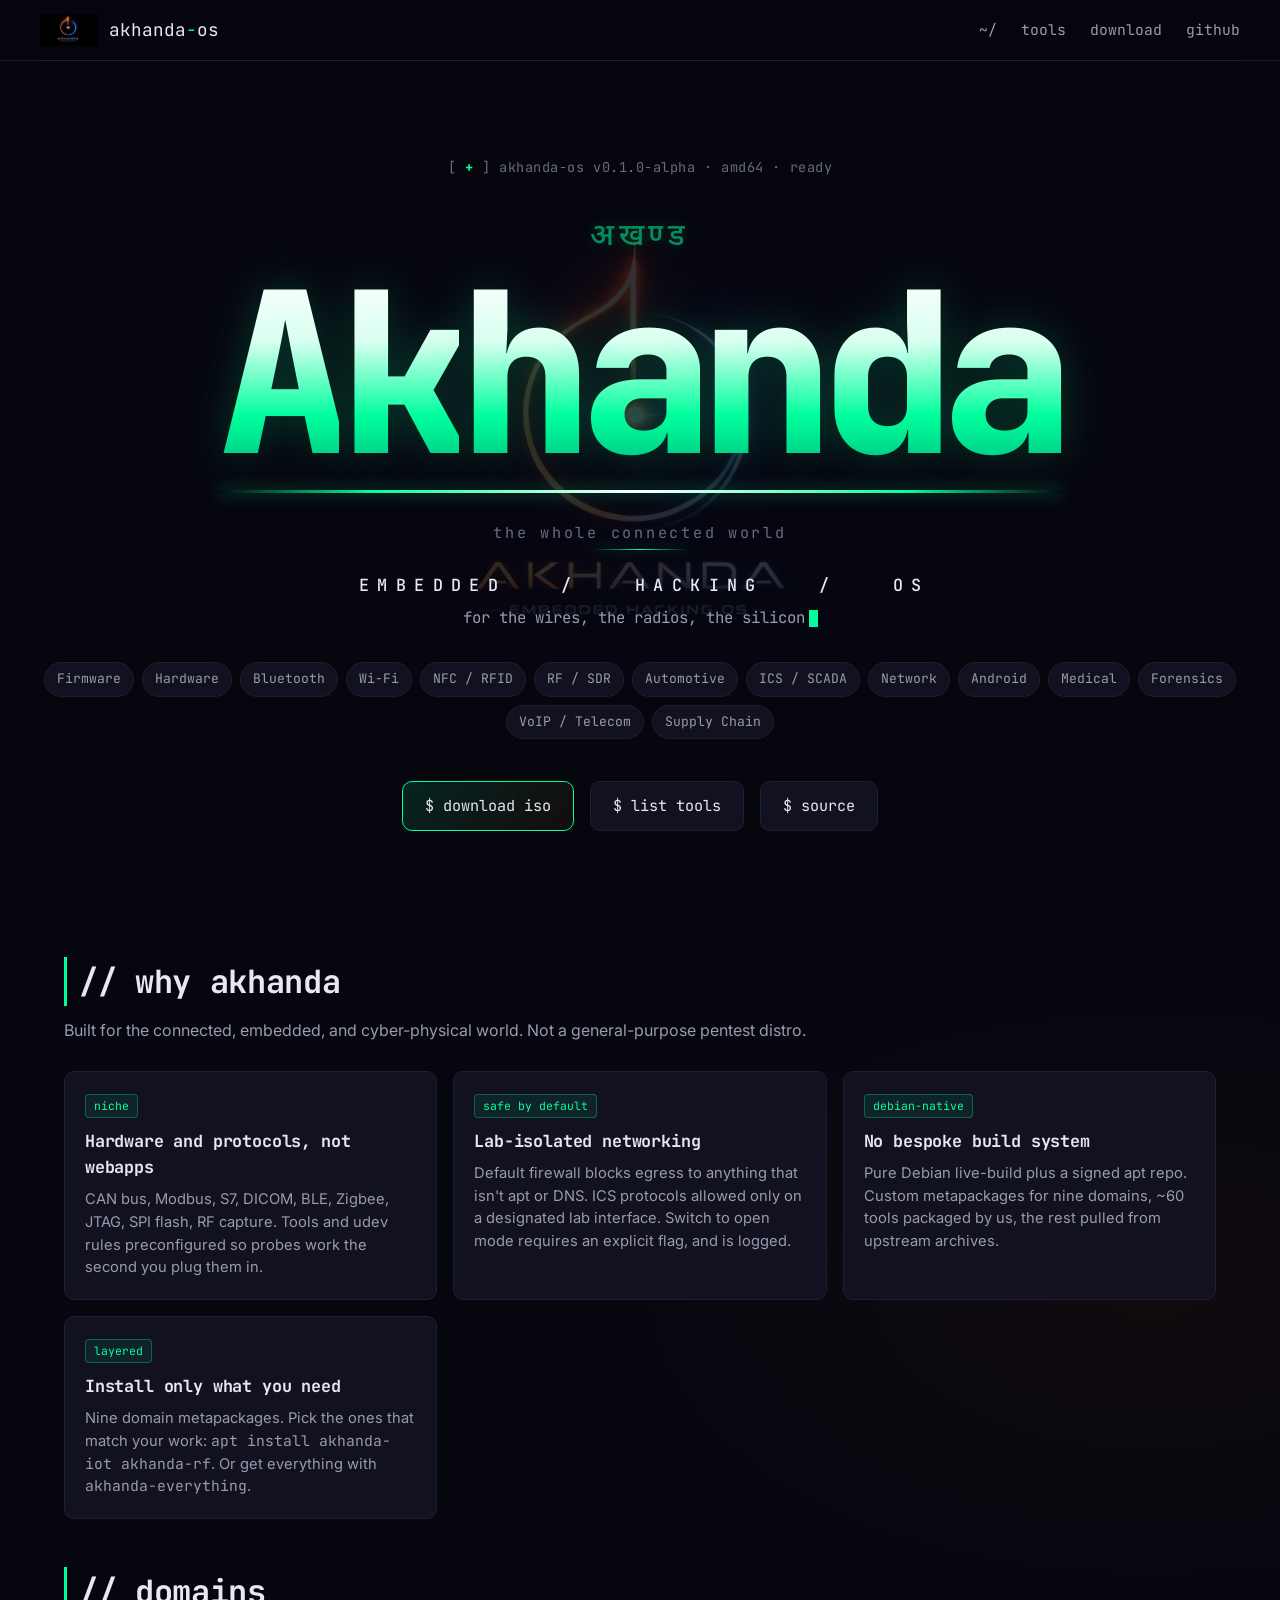
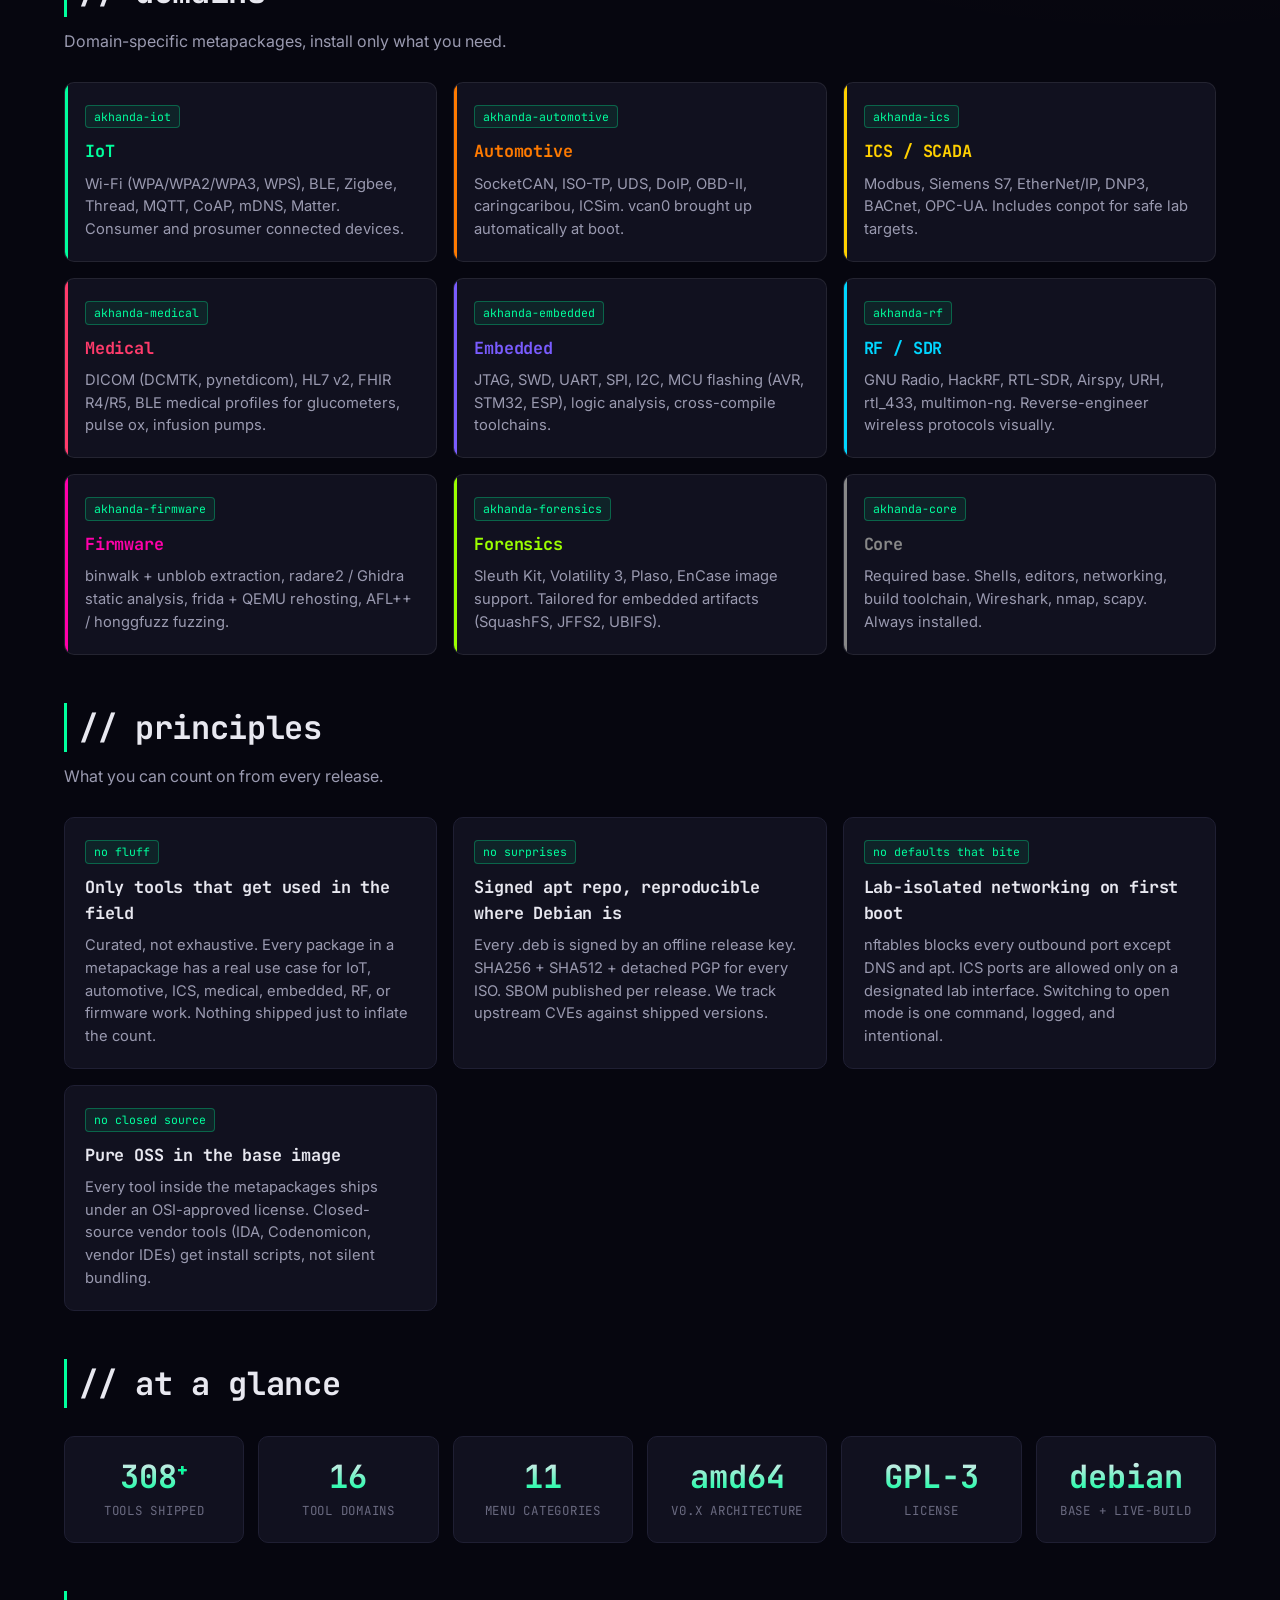
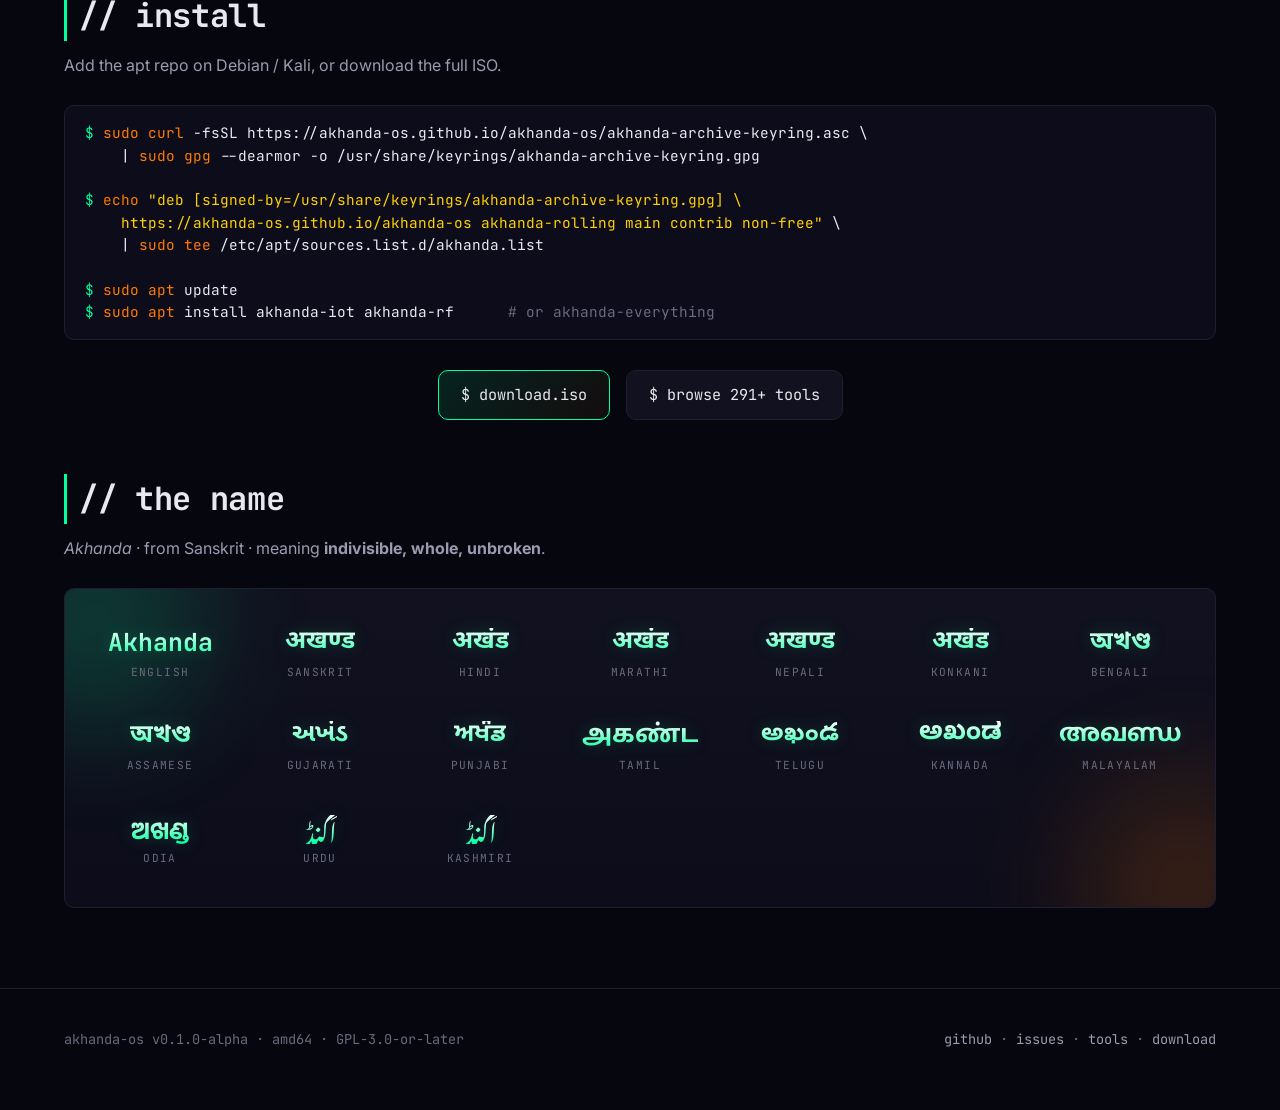
==== commit 0b9ccba0: "Add VoIP / Telecom domain (308 tools across 16 domains) 17 VoIP / telecom security tools across SIP," ====
--- a/index.html
+++ b/index.html
@@ -6,7 +6,7 @@
   <title>akhanda-os | Embedded Hacking OS</title>
   <meta name="description" content="Debian-based live security distribution for IoT, automotive, ICS, medical, embedded, RF, firmware, and supply-chain security work.">
   <meta property="og:title"       content="akhanda-os">
-  <meta property="og:description" content="291+ tools across 15 domains for IoT, automotive, ICS, medical, embedded, RF, firmware, supply-chain.">
+  <meta property="og:description" content="308+ tools across 16 domains for IoT, automotive, ICS, medical, embedded, RF, firmware, supply-chain.">
   <meta property="og:image"       content="https://akhanda-os.github.io/assets/img/akhanda.png">
   <meta property="og:type"        content="website">
   <meta name="theme-color" content="#06060f">
@@ -65,6 +65,7 @@
         <span class="pill">Android</span>
         <span class="pill">Medical</span>
         <span class="pill">Forensics</span>
+        <span class="pill">VoIP / Telecom</span>
         <span class="pill">Supply Chain</span>
       </div>
 
@@ -182,8 +183,8 @@
     <section class="container">
       <h2>// at a glance</h2>
       <div class="stats">
-        <div class="stat"><div class="n">291<sup>+</sup></div><div class="l">tools shipped</div></div>
-        <div class="stat"><div class="n">15</div><div class="l">tool domains</div></div>
+        <div class="stat"><div class="n">308<sup>+</sup></div><div class="l">tools shipped</div></div>
+        <div class="stat"><div class="n">16</div><div class="l">tool domains</div></div>
         <div class="stat"><div class="n">11</div><div class="l">menu categories</div></div>
         <div class="stat"><div class="n">amd64</div><div class="l">v0.x architecture</div></div>
         <div class="stat"><div class="n">GPL-3</div><div class="l">license</div></div>
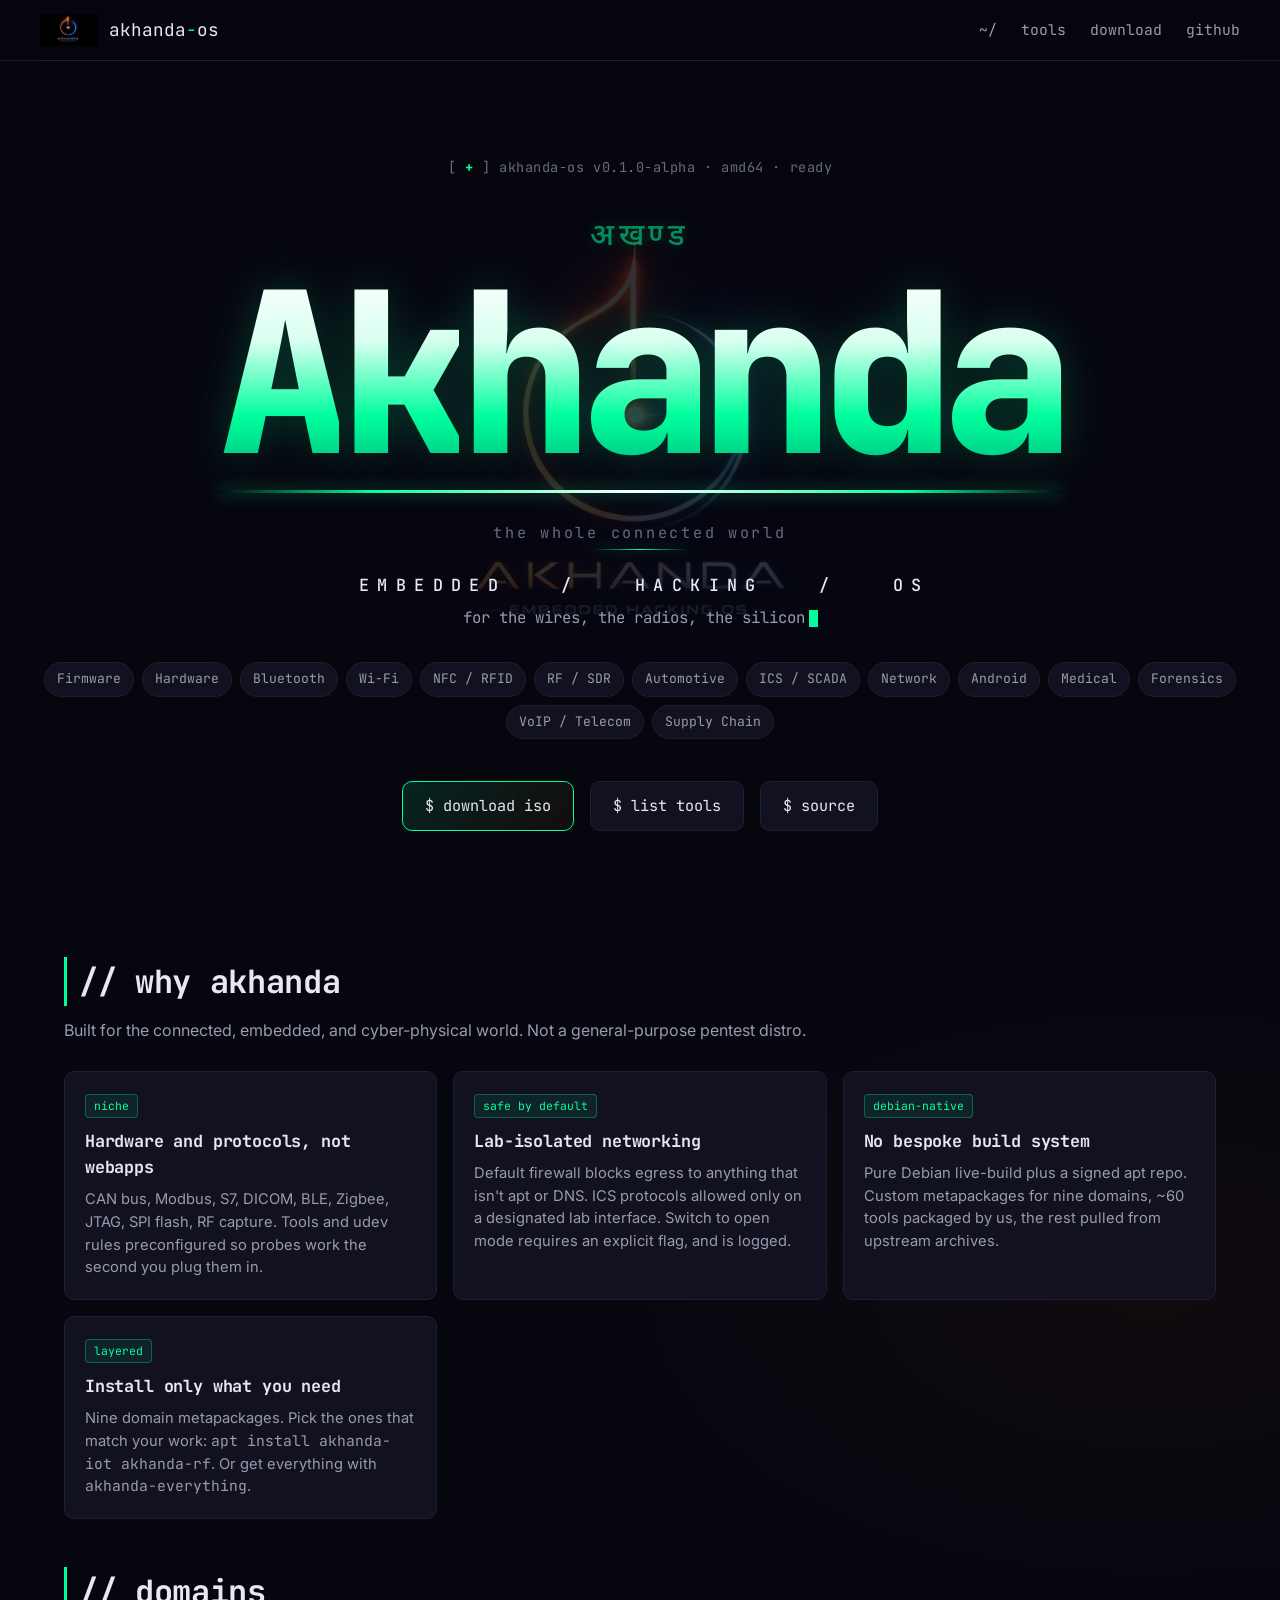
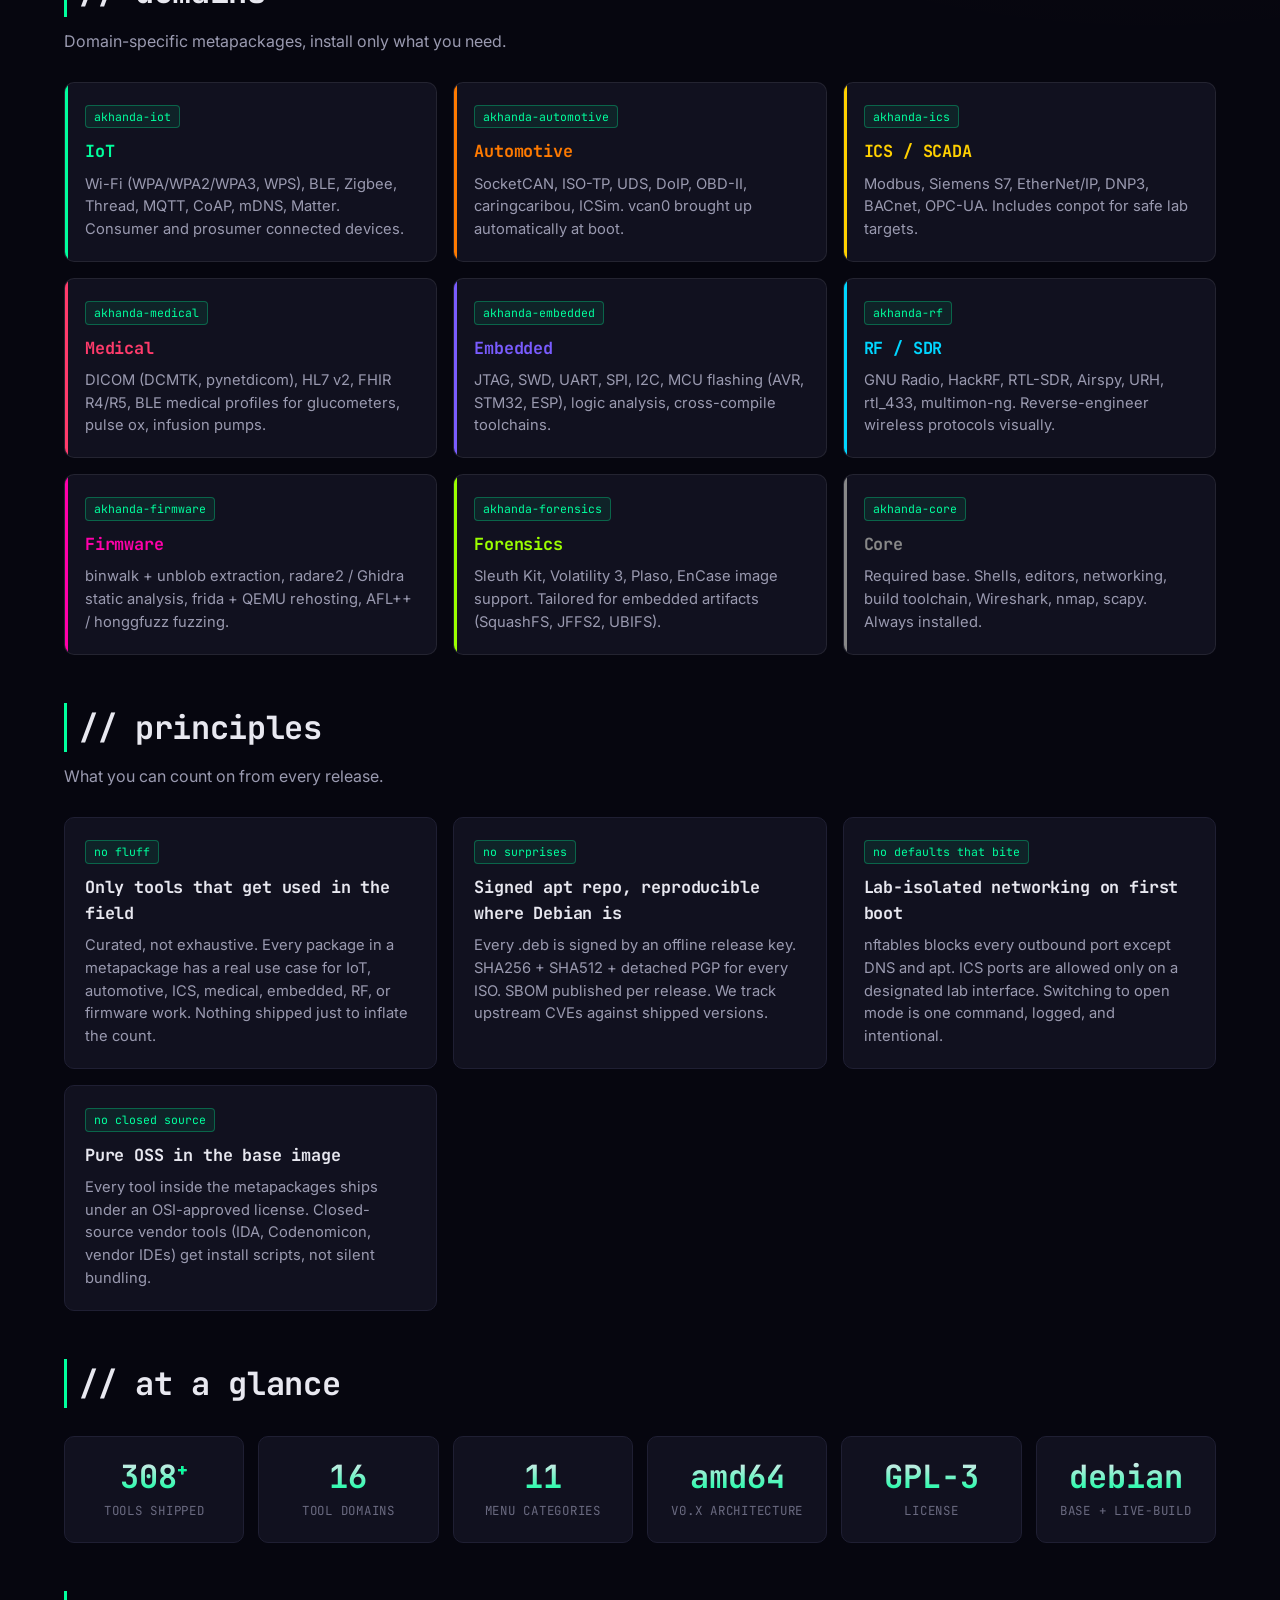
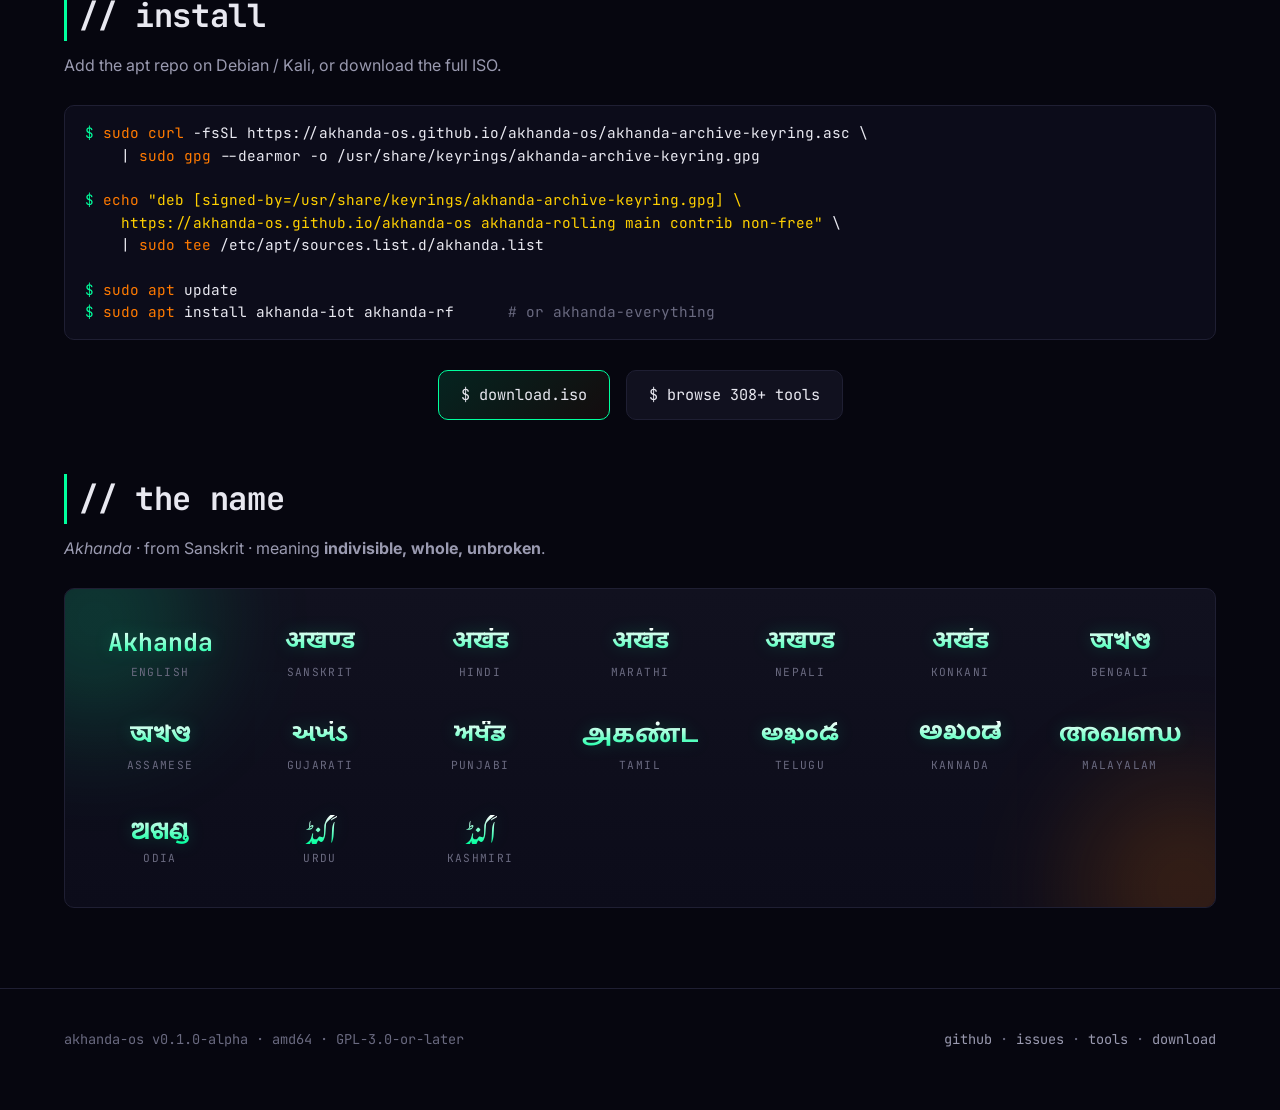
==== commit 88d1a697: "Fix stale 291+ counts in tools.html meta tags after VoIP add" ====
--- a/index.html
+++ b/index.html
@@ -207,7 +207,7 @@
 
       <p class="center" style="margin-top:24px">
         <a class="cta primary" href="download.html">$ download.iso</a>
-        <a class="cta" href="tools.html">$ browse 291+ tools</a>
+        <a class="cta" href="tools.html">$ browse 308+ tools</a>
       </p>
     </section>
 
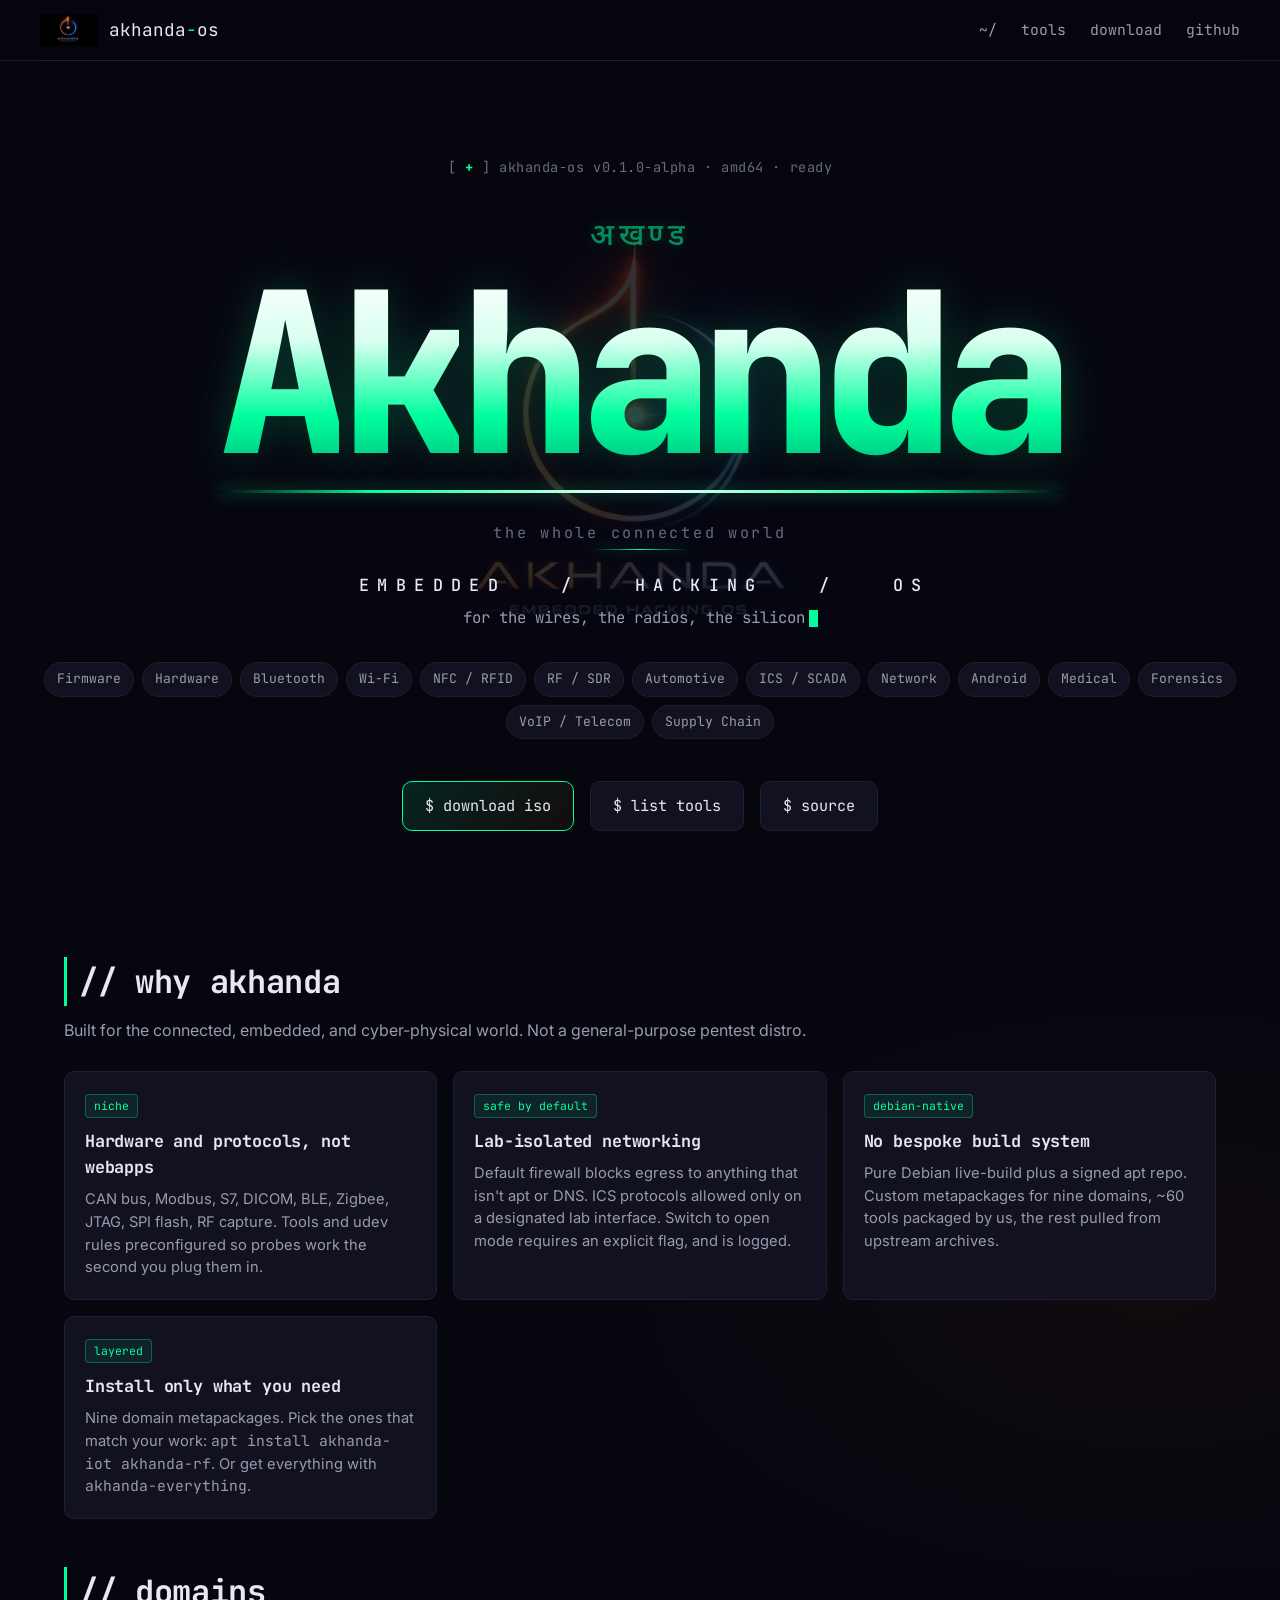
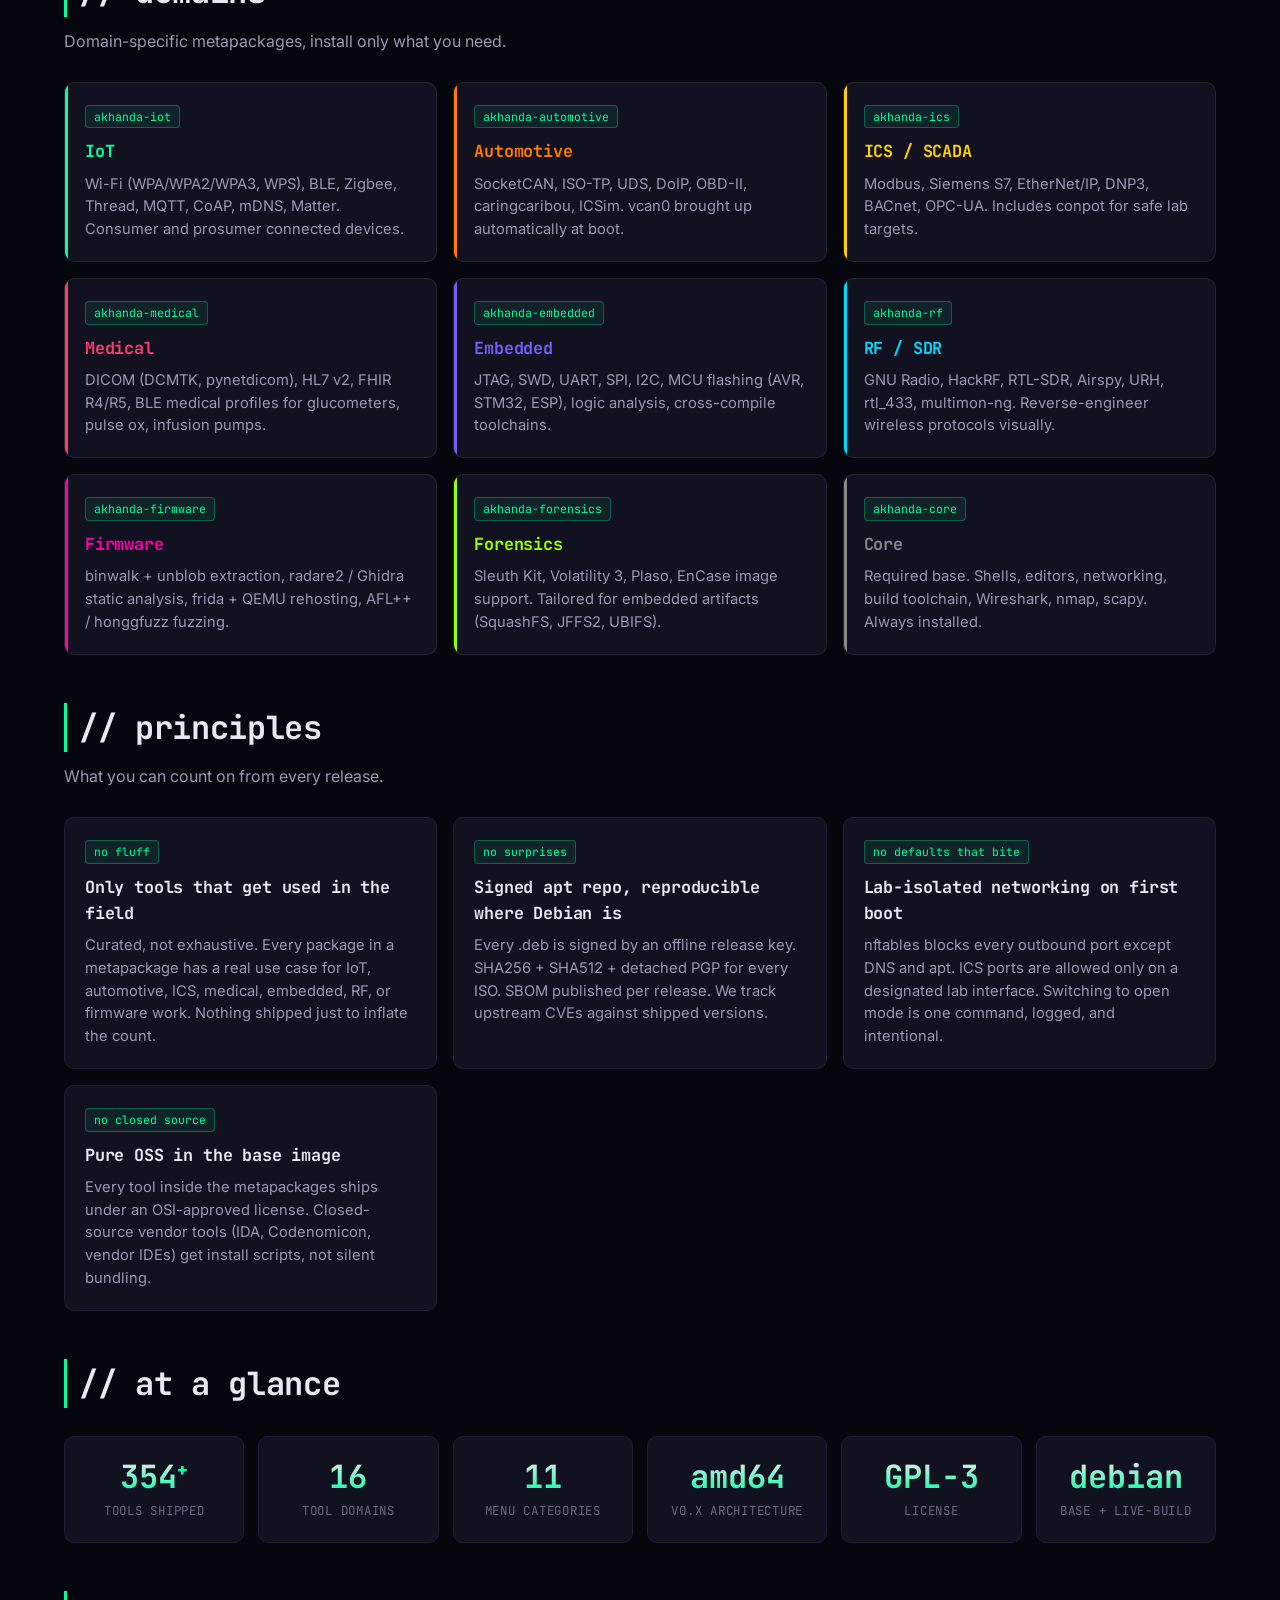
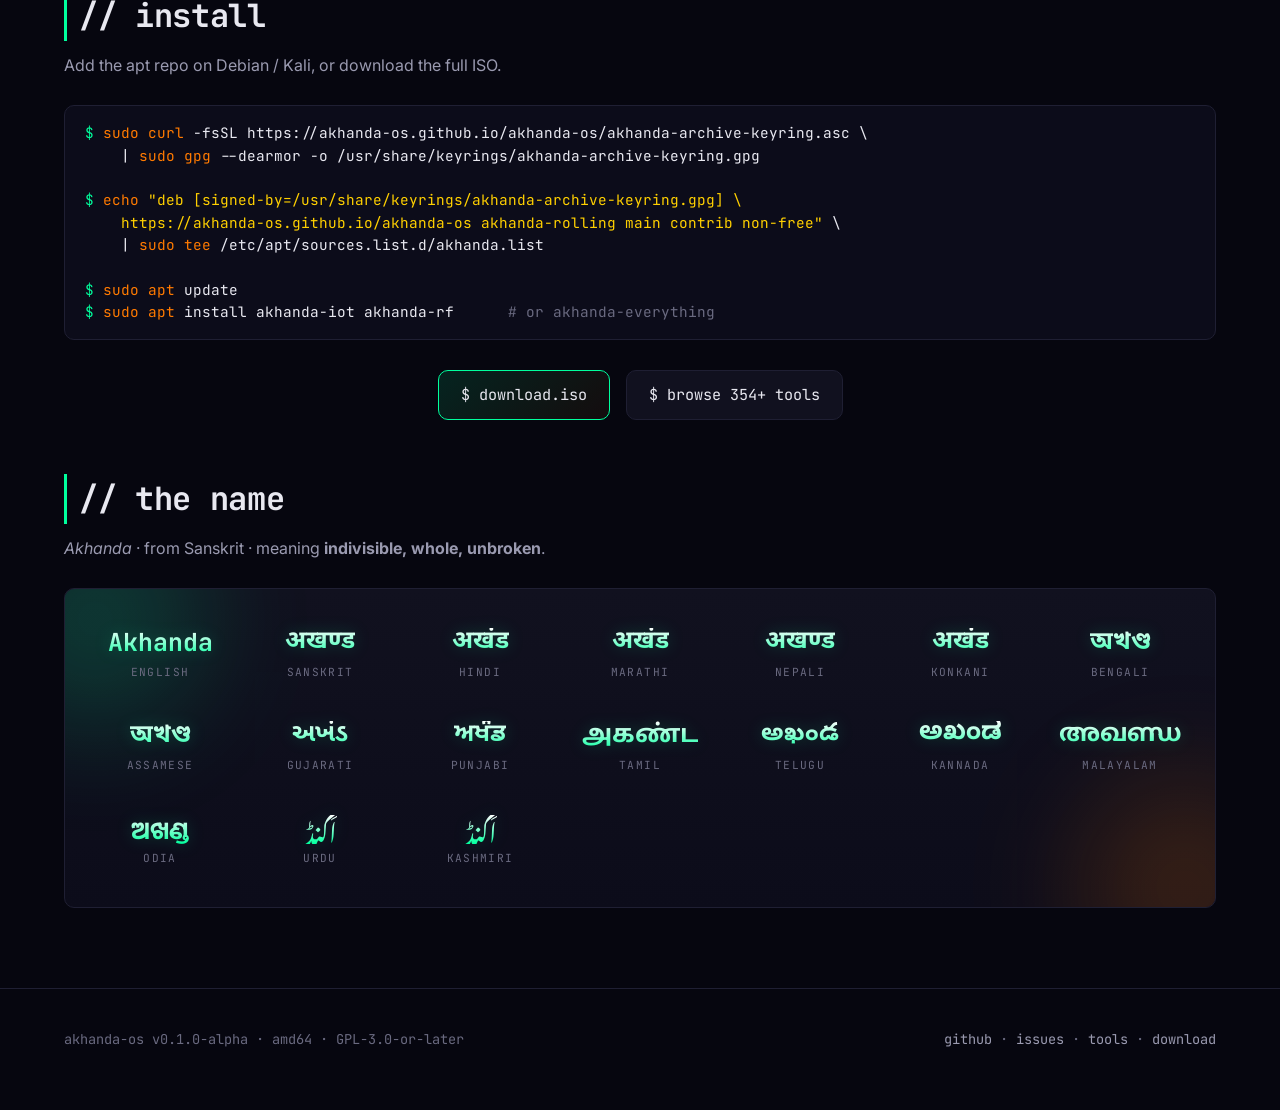
==== commit 02de8ce4: "Deepen RF, telecom, medical, ICS, automotive (308 -> 354) * RF (+16): bladeRF, UHD/USRP, LimeSuite, " ====
--- a/index.html
+++ b/index.html
@@ -6,7 +6,7 @@
   <title>akhanda-os | Embedded Hacking OS</title>
   <meta name="description" content="Debian-based live security distribution for IoT, automotive, ICS, medical, embedded, RF, firmware, and supply-chain security work.">
   <meta property="og:title"       content="akhanda-os">
-  <meta property="og:description" content="308+ tools across 16 domains for IoT, automotive, ICS, medical, embedded, RF, firmware, supply-chain.">
+  <meta property="og:description" content="354+ tools across 16 domains for IoT, automotive, ICS, medical, embedded, RF, firmware, supply-chain.">
   <meta property="og:image"       content="https://akhanda-os.github.io/assets/img/akhanda.png">
   <meta property="og:type"        content="website">
   <meta name="theme-color" content="#06060f">
@@ -183,7 +183,7 @@
     <section class="container">
       <h2>// at a glance</h2>
       <div class="stats">
-        <div class="stat"><div class="n">308<sup>+</sup></div><div class="l">tools shipped</div></div>
+        <div class="stat"><div class="n">354<sup>+</sup></div><div class="l">tools shipped</div></div>
         <div class="stat"><div class="n">16</div><div class="l">tool domains</div></div>
         <div class="stat"><div class="n">11</div><div class="l">menu categories</div></div>
         <div class="stat"><div class="n">amd64</div><div class="l">v0.x architecture</div></div>
@@ -207,7 +207,7 @@
 
       <p class="center" style="margin-top:24px">
         <a class="cta primary" href="download.html">$ download.iso</a>
-        <a class="cta" href="tools.html">$ browse 308+ tools</a>
+        <a class="cta" href="tools.html">$ browse 354+ tools</a>
       </p>
     </section>
 
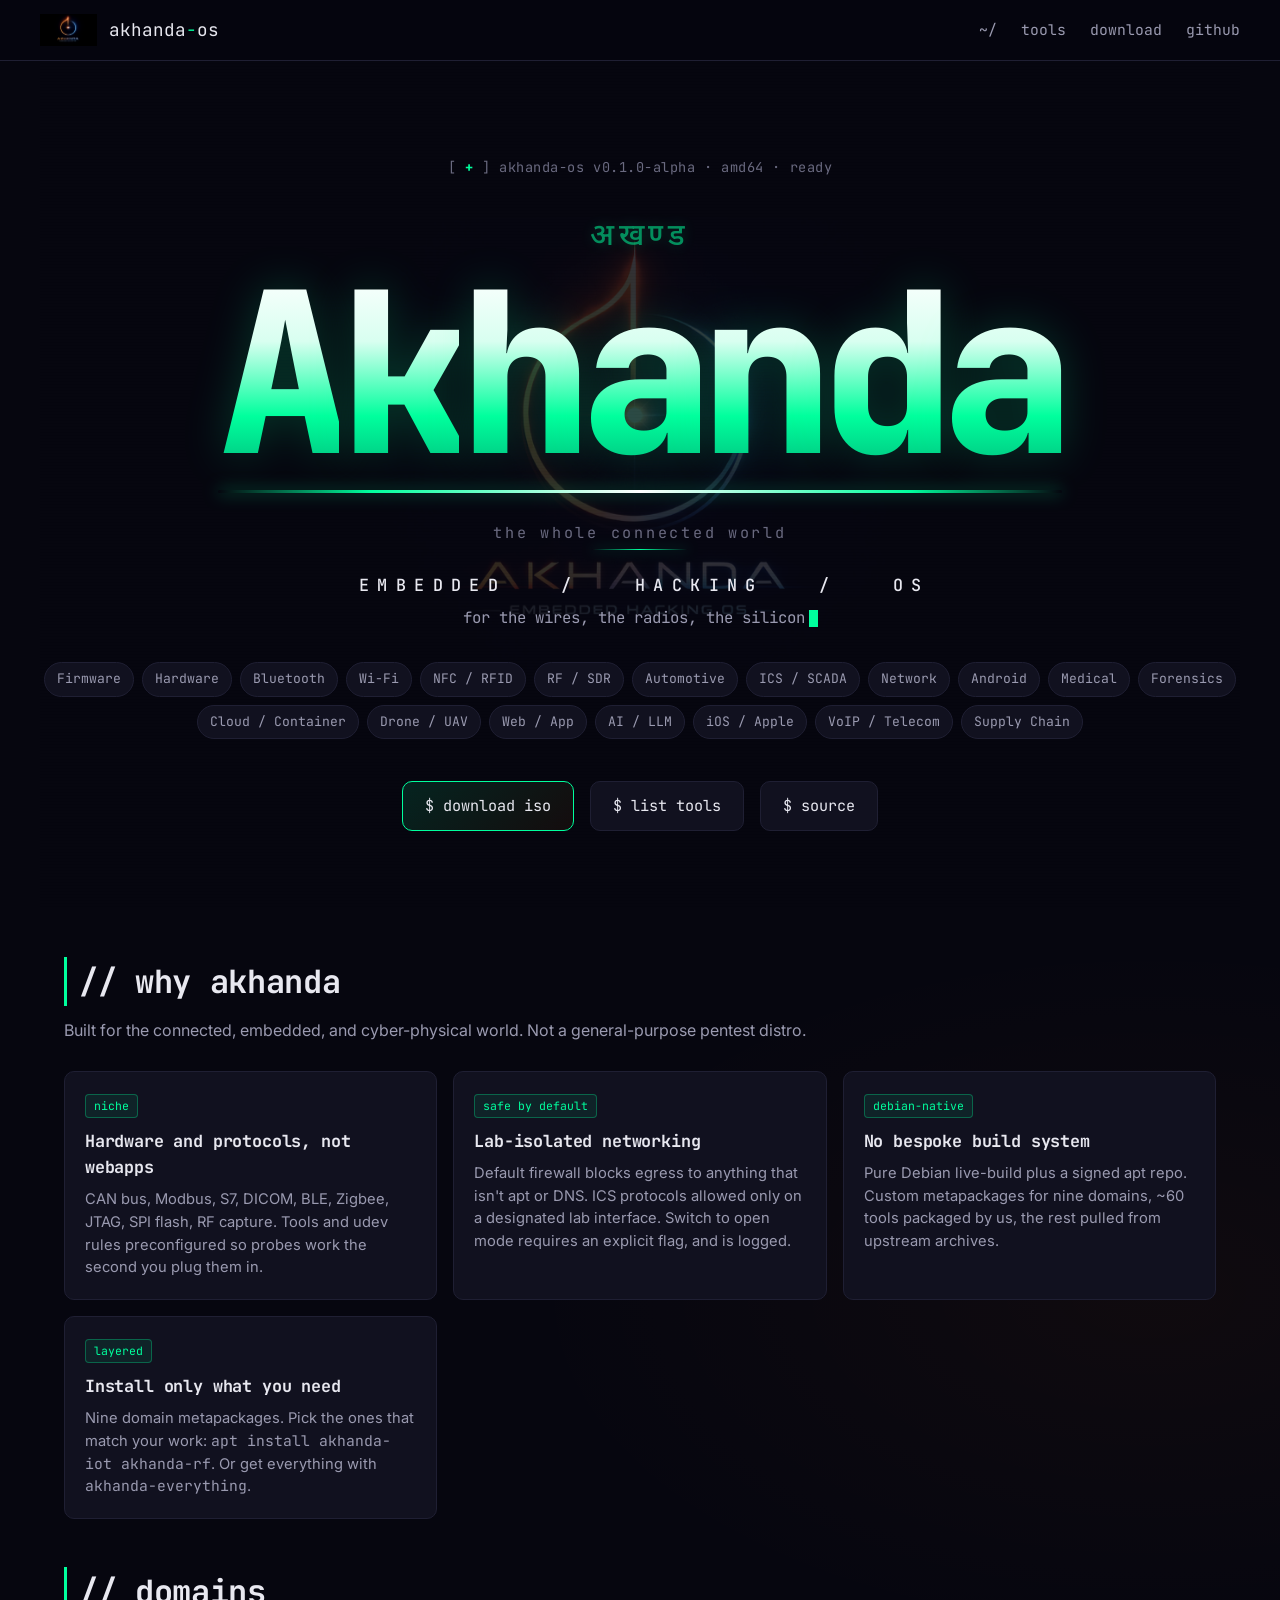
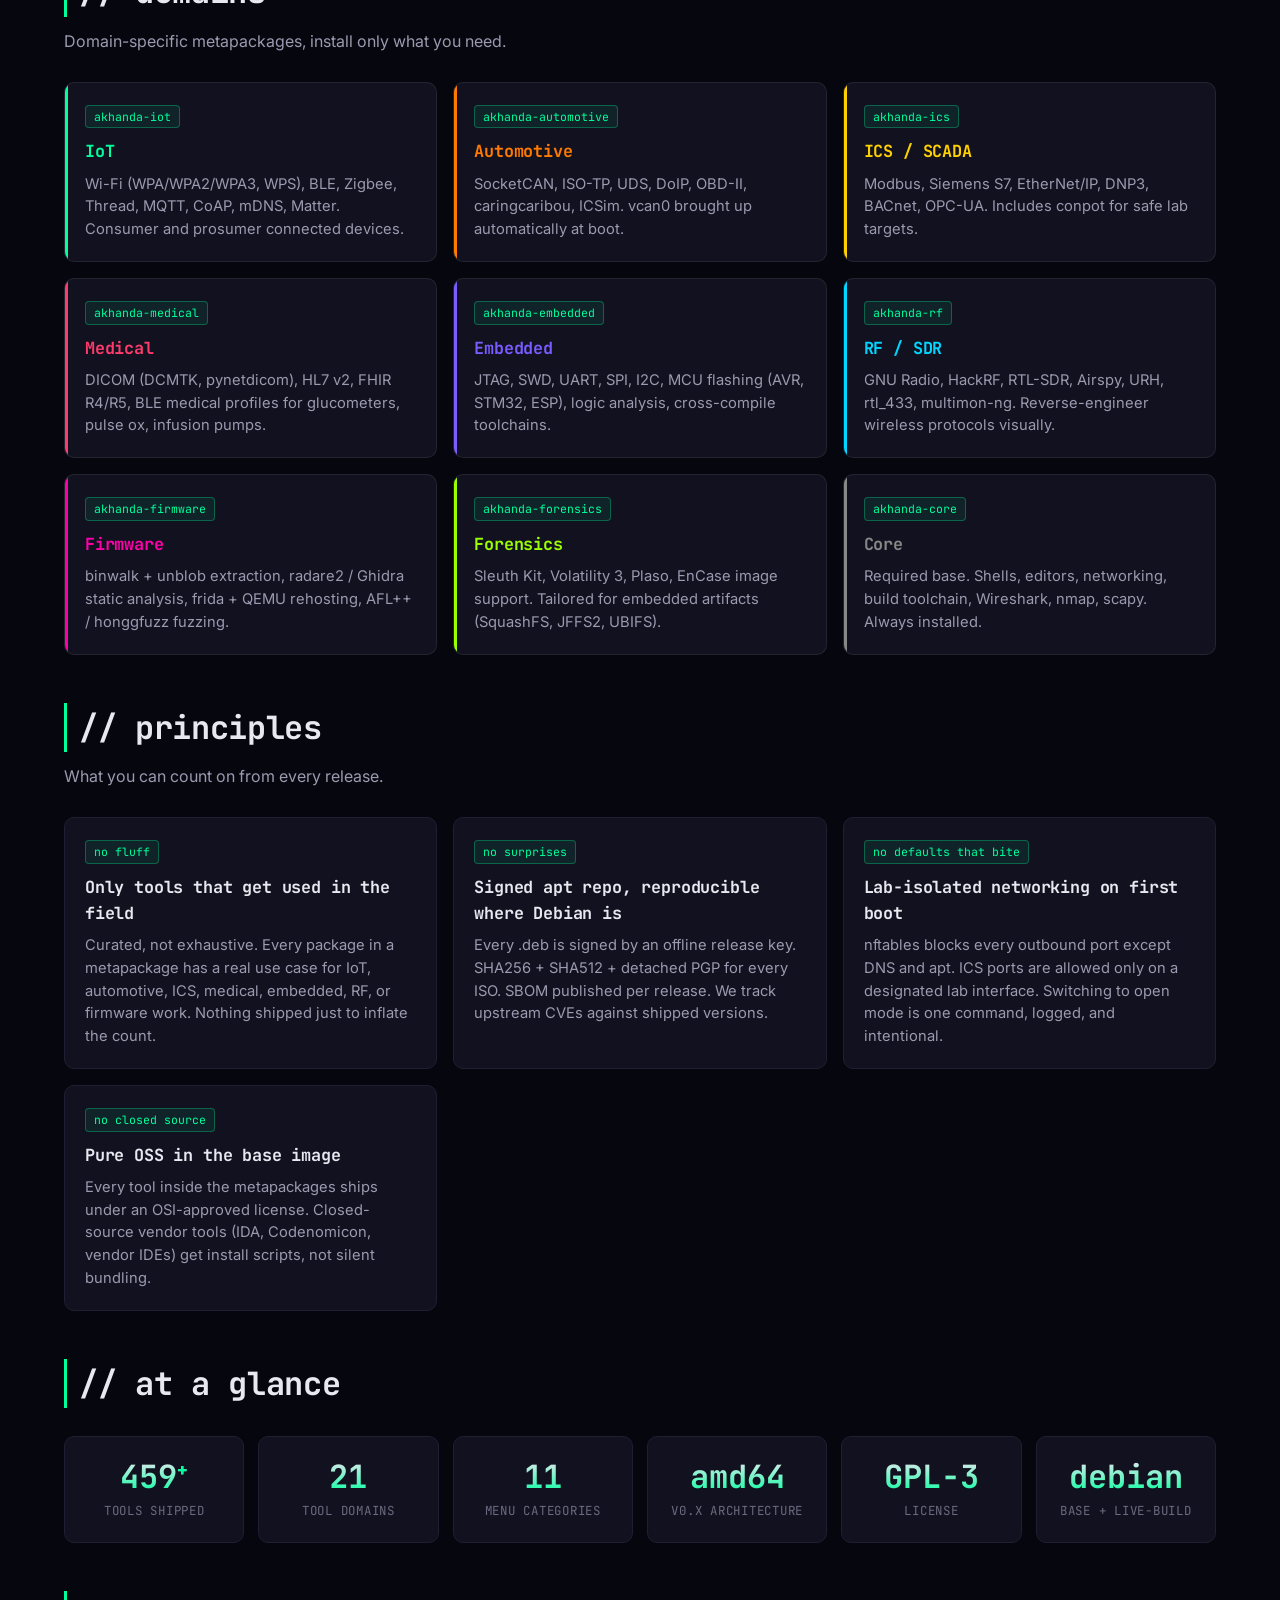
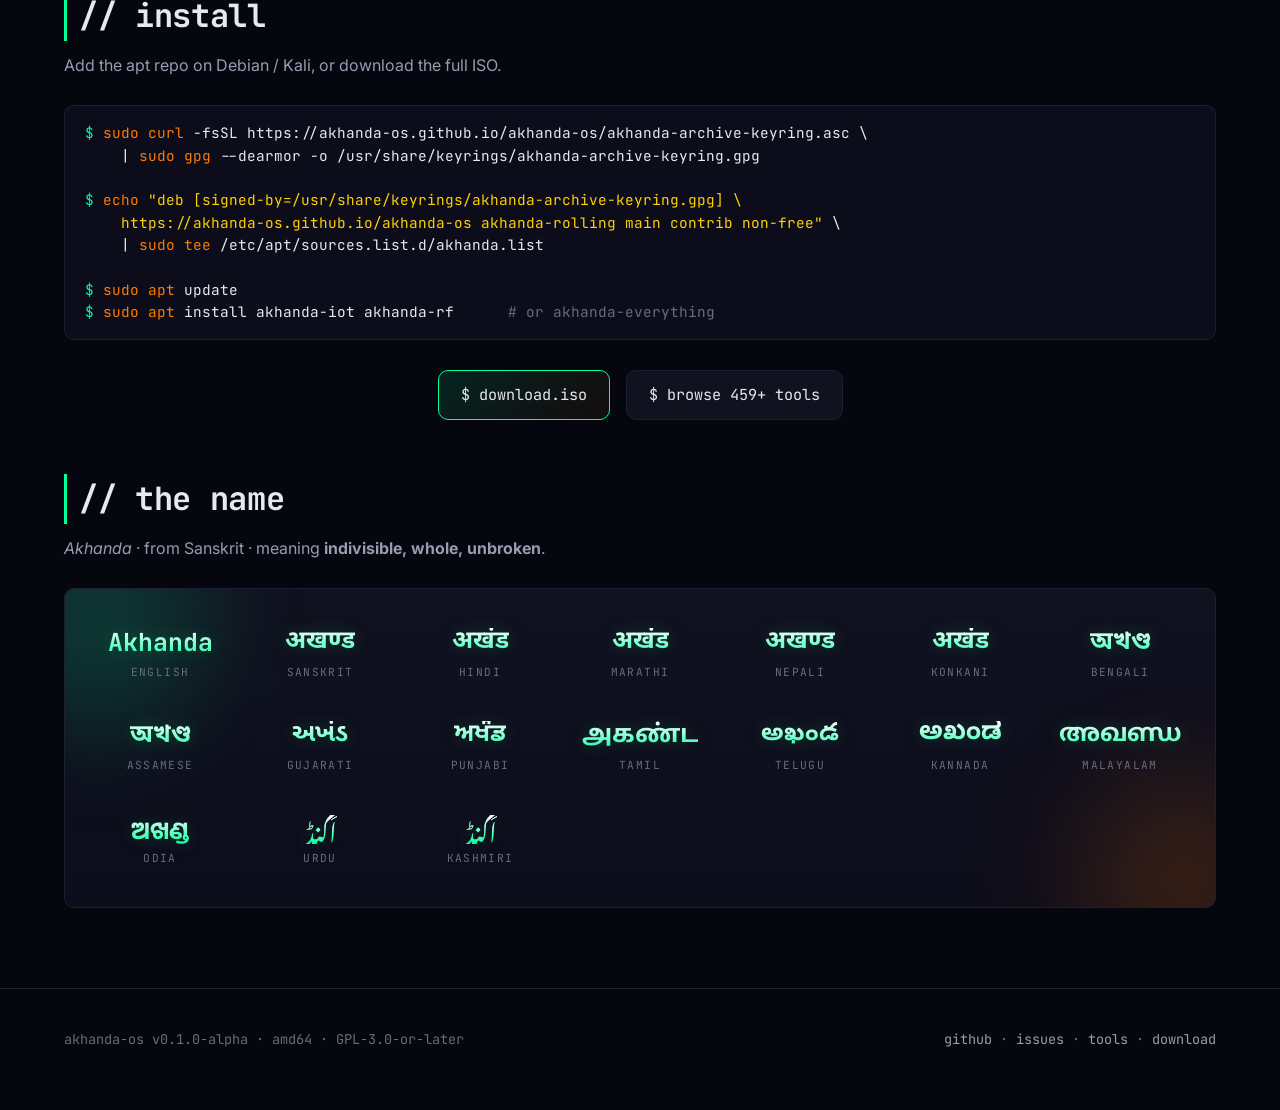
==== commit d7b0cd4b: "Add 105 tools + accordion grouped view on tools page (459 / 21 domains) 5 new domains: cloud, drone," ====
--- a/index.html
+++ b/index.html
@@ -6,7 +6,7 @@
   <title>akhanda-os | Embedded Hacking OS</title>
   <meta name="description" content="Debian-based live security distribution for IoT, automotive, ICS, medical, embedded, RF, firmware, and supply-chain security work.">
   <meta property="og:title"       content="akhanda-os">
-  <meta property="og:description" content="354+ tools across 16 domains for IoT, automotive, ICS, medical, embedded, RF, firmware, supply-chain.">
+  <meta property="og:description" content="459+ tools across 21 domains for IoT, automotive, ICS, medical, embedded, RF, firmware, supply-chain.">
   <meta property="og:image"       content="https://akhanda-os.github.io/assets/img/akhanda.png">
   <meta property="og:type"        content="website">
   <meta name="theme-color" content="#06060f">
@@ -65,6 +65,11 @@
         <span class="pill">Android</span>
         <span class="pill">Medical</span>
         <span class="pill">Forensics</span>
+                <span class="pill">Cloud / Container</span>
+        <span class="pill">Drone / UAV</span>
+        <span class="pill">Web / App</span>
+        <span class="pill">AI / LLM</span>
+        <span class="pill">iOS / Apple</span>
         <span class="pill">VoIP / Telecom</span>
         <span class="pill">Supply Chain</span>
       </div>
@@ -183,8 +188,8 @@
     <section class="container">
       <h2>// at a glance</h2>
       <div class="stats">
-        <div class="stat"><div class="n">354<sup>+</sup></div><div class="l">tools shipped</div></div>
-        <div class="stat"><div class="n">16</div><div class="l">tool domains</div></div>
+        <div class="stat"><div class="n">459<sup>+</sup></div><div class="l">tools shipped</div></div>
+        <div class="stat"><div class="n">21</div><div class="l">tool domains</div></div>
         <div class="stat"><div class="n">11</div><div class="l">menu categories</div></div>
         <div class="stat"><div class="n">amd64</div><div class="l">v0.x architecture</div></div>
         <div class="stat"><div class="n">GPL-3</div><div class="l">license</div></div>
@@ -207,7 +212,7 @@
 
       <p class="center" style="margin-top:24px">
         <a class="cta primary" href="download.html">$ download.iso</a>
-        <a class="cta" href="tools.html">$ browse 354+ tools</a>
+        <a class="cta" href="tools.html">$ browse 459+ tools</a>
       </p>
     </section>
 
--- a/assets/css/style.css
+++ b/assets/css/style.css
@@ -542,6 +542,114 @@
 
 #toolcount { color: var(--fg-mute); font-family: var(--font-mono); font-size: 0.9rem; }
 
+/* Bulk expand/collapse controls under the filter bar */
+.bulk-controls {
+  display: flex; justify-content: flex-end; gap: 8px;
+  margin: 6px 0 18px;
+}
+.bulk-btn {
+  font-family: var(--font-mono); font-size: 0.78rem;
+  padding: 6px 12px; border-radius: 999px;
+  background: transparent; color: var(--fg-mute);
+  border: 1px solid var(--border); cursor: pointer;
+  transition: color 120ms ease, border-color 120ms ease;
+}
+.bulk-btn:hover { color: var(--accent); border-color: var(--accent); }
+
+/* ============ ACCORDION GROUPED VIEW (per-domain) ============ */
+.domain-section {
+  margin-bottom: 18px;
+  border: 1px solid var(--border);
+  border-radius: var(--radius);
+  background: linear-gradient(180deg, rgba(255,255,255,0.015), transparent);
+  overflow: hidden;
+  transition: border-color 150ms ease;
+}
+.domain-section:hover { border-color: var(--c, var(--accent)); }
+.domain-section.section-hidden { display: none; }
+
+.domain-header {
+  width: 100%;
+  display: grid;
+  grid-template-columns: 24px 1fr auto;
+  grid-template-areas:
+    "caret name  count"
+    "caret blurb count";
+  align-items: center;
+  gap: 4px 12px;
+  padding: 16px 20px;
+  border: 0;
+  background: transparent;
+  color: var(--fg);
+  text-align: left;
+  cursor: pointer;
+  font-family: var(--font-mono);
+  transition: background 150ms ease;
+}
+.domain-header:hover { background: rgba(255,255,255,0.025); }
+.domain-header .caret {
+  grid-area: caret;
+  color: var(--c, var(--accent));
+  font-size: 0.85rem;
+  transition: transform 200ms ease;
+  display: inline-block;
+  transform: rotate(90deg);
+}
+.domain-section.collapsed .domain-header .caret { transform: rotate(0deg); }
+
+.domain-header .domain-name {
+  grid-area: name;
+  font-weight: 700;
+  font-size: 1.05rem;
+  color: var(--c, var(--fg));
+  letter-spacing: 0.01em;
+}
+.domain-header .domain-count {
+  grid-area: count;
+  font-family: var(--font-mono);
+  font-size: 0.78rem;
+  padding: 4px 10px;
+  border-radius: 999px;
+  background: rgba(255,255,255,0.04);
+  color: var(--c, var(--fg-mute));
+  border: 1px solid var(--border);
+  align-self: center;
+}
+.domain-header .domain-blurb {
+  grid-area: blurb;
+  font-size: 0.82rem;
+  color: var(--fg-mute);
+  font-weight: 400;
+  margin-top: 2px;
+}
+
+.domain-tools {
+  padding: 0 20px 20px;
+  display: grid;
+  grid-template-columns: repeat(auto-fill, minmax(320px, 1fr));
+  gap: 12px;
+  max-height: 8000px;
+  opacity: 1;
+  transition: max-height 350ms ease, opacity 250ms ease, padding 250ms ease;
+}
+.domain-section.collapsed .domain-tools {
+  max-height: 0;
+  opacity: 0;
+  padding-top: 0;
+  padding-bottom: 0;
+  pointer-events: none;
+  overflow: hidden;
+}
+
+@media (max-width: 640px) {
+  .domain-header {
+    grid-template-columns: 20px 1fr auto;
+    padding: 14px 16px;
+  }
+  .domain-header .domain-blurb { font-size: 0.75rem; }
+  .domain-tools { padding: 0 14px 16px; grid-template-columns: 1fr; }
+}
+
 /* Tool card grid */
 .toolgrid { display: grid; gap: 12px; grid-template-columns: repeat(auto-fill, minmax(320px, 1fr)); }
 .tool {
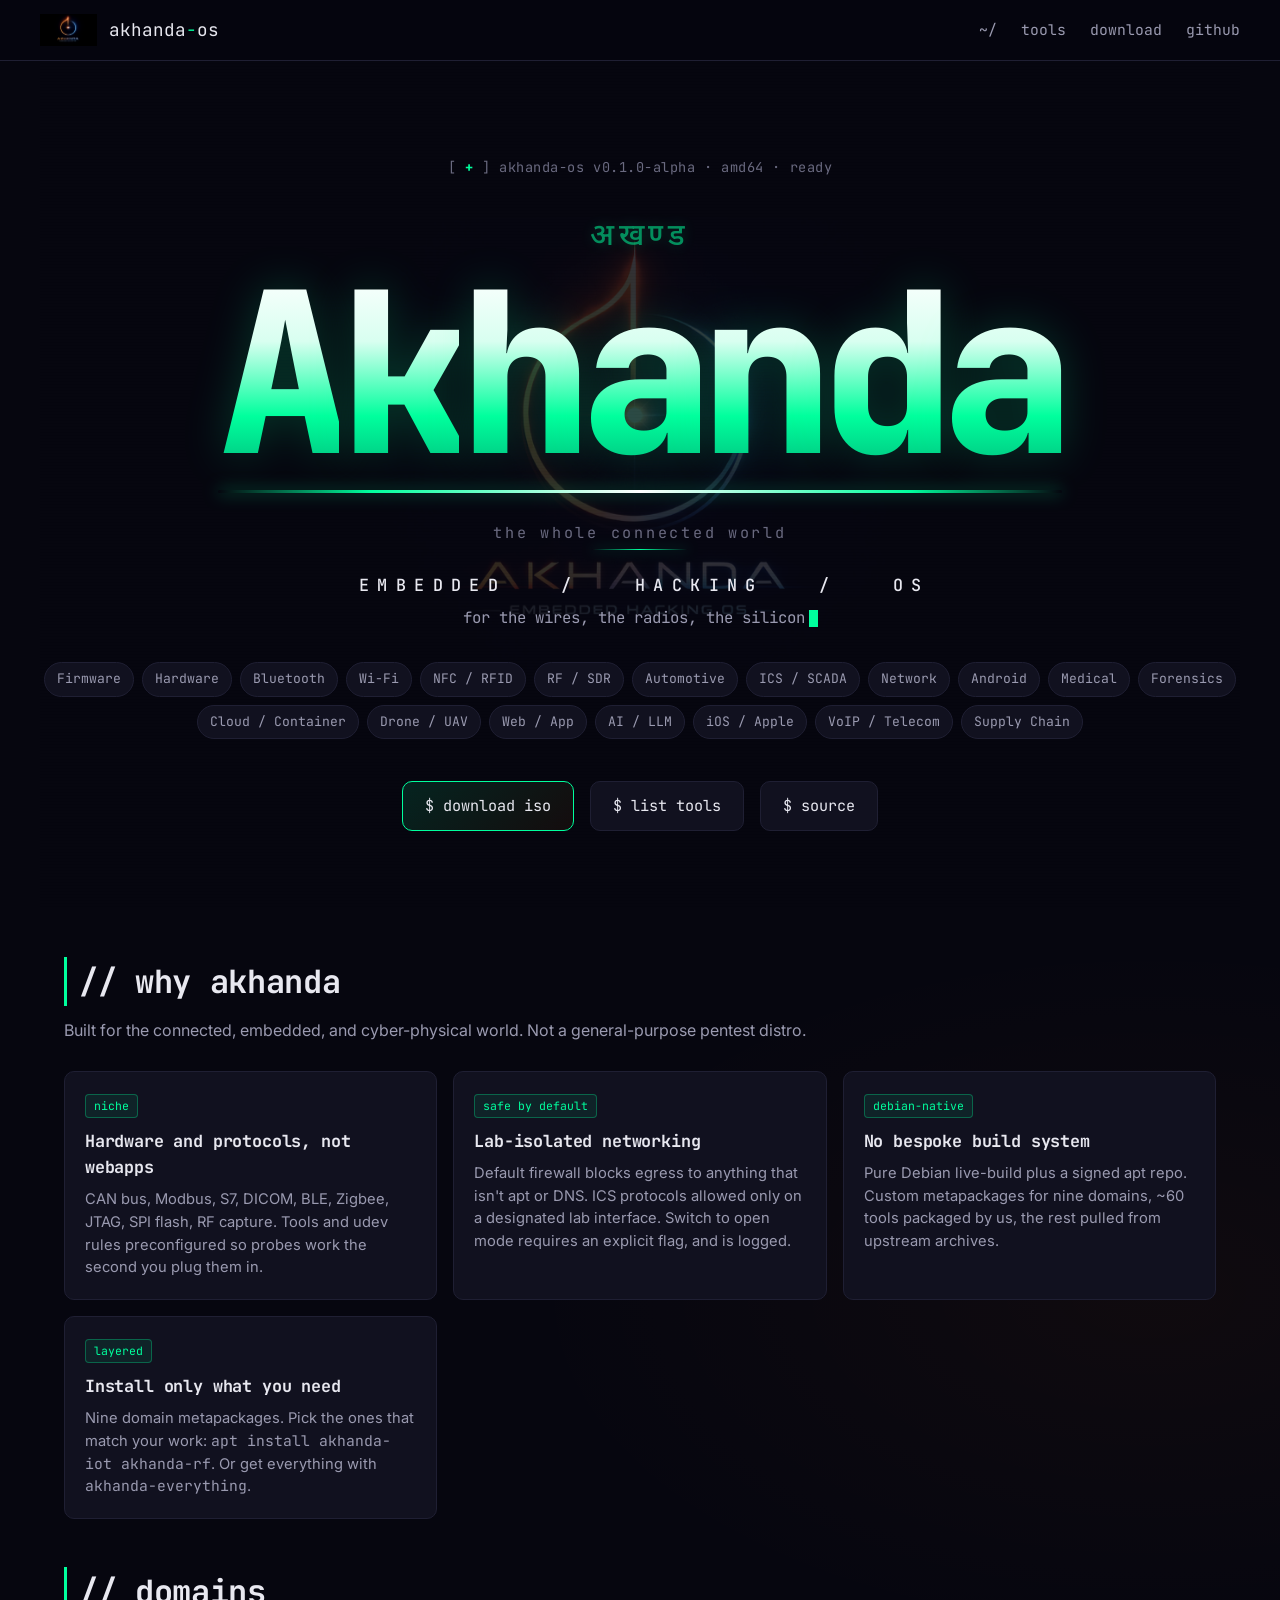
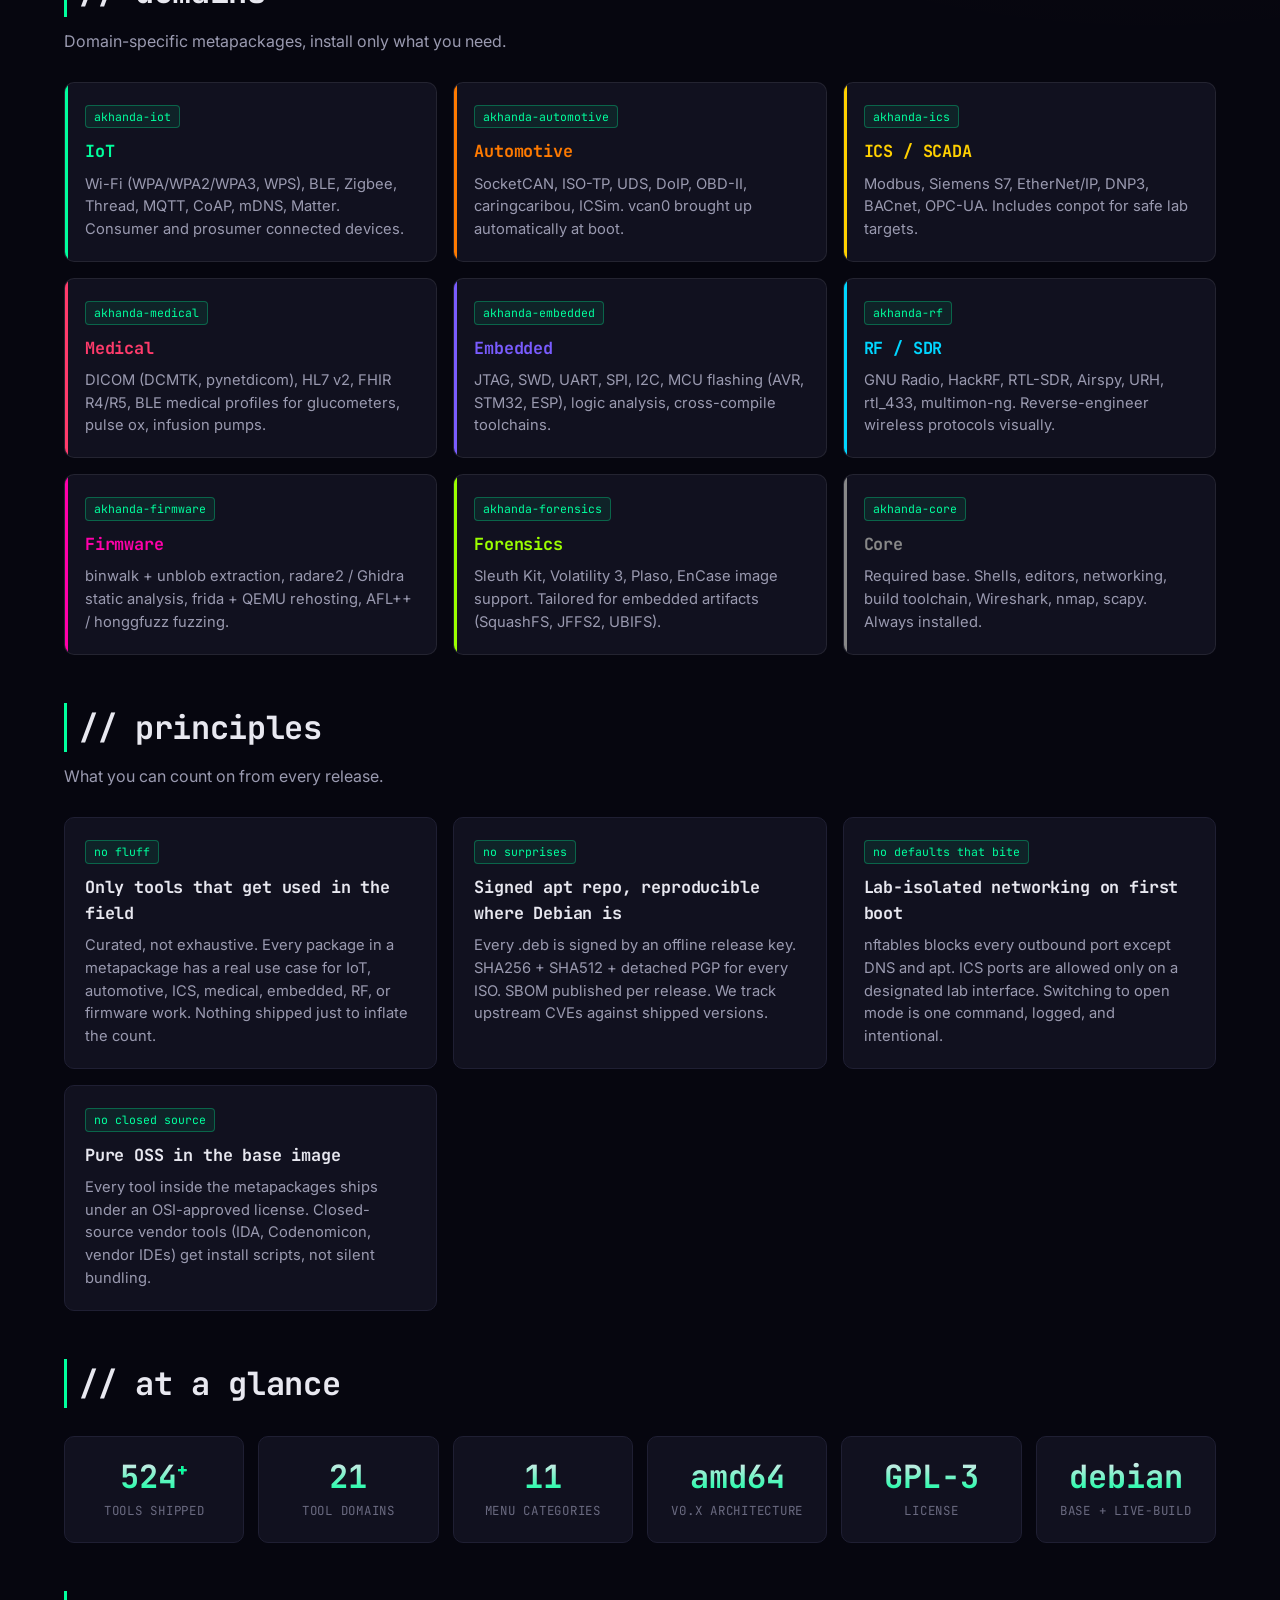
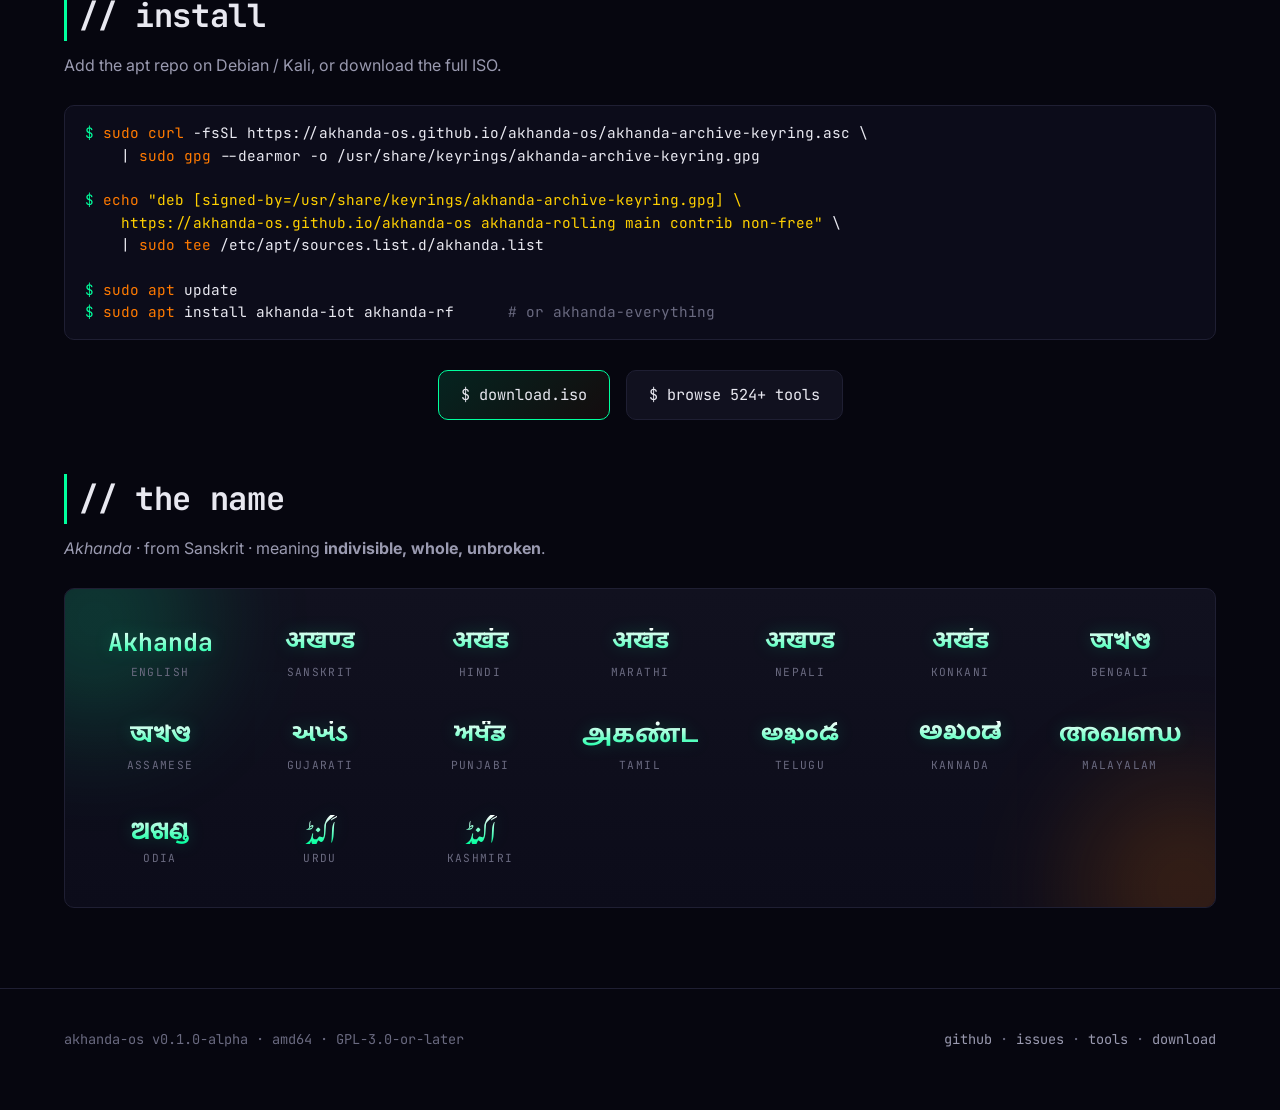
==== commit 5c734abf: "Final fill: Z-Wave deep, Smart-TV, voice, AV-over-IP, PTP, 5G, kernel, EV, MASTG (459 -> 524) Closes" ====
--- a/index.html
+++ b/index.html
@@ -6,7 +6,7 @@
   <title>akhanda-os | Embedded Hacking OS</title>
   <meta name="description" content="Debian-based live security distribution for IoT, automotive, ICS, medical, embedded, RF, firmware, and supply-chain security work.">
   <meta property="og:title"       content="akhanda-os">
-  <meta property="og:description" content="459+ tools across 21 domains for IoT, automotive, ICS, medical, embedded, RF, firmware, supply-chain.">
+  <meta property="og:description" content="524+ tools across 21 domains for IoT, automotive, ICS, medical, embedded, RF, firmware, supply-chain.">
   <meta property="og:image"       content="https://akhanda-os.github.io/assets/img/akhanda.png">
   <meta property="og:type"        content="website">
   <meta name="theme-color" content="#06060f">
@@ -188,7 +188,7 @@
     <section class="container">
       <h2>// at a glance</h2>
       <div class="stats">
-        <div class="stat"><div class="n">459<sup>+</sup></div><div class="l">tools shipped</div></div>
+        <div class="stat"><div class="n">524<sup>+</sup></div><div class="l">tools shipped</div></div>
         <div class="stat"><div class="n">21</div><div class="l">tool domains</div></div>
         <div class="stat"><div class="n">11</div><div class="l">menu categories</div></div>
         <div class="stat"><div class="n">amd64</div><div class="l">v0.x architecture</div></div>
@@ -212,7 +212,7 @@
 
       <p class="center" style="margin-top:24px">
         <a class="cta primary" href="download.html">$ download.iso</a>
-        <a class="cta" href="tools.html">$ browse 459+ tools</a>
+        <a class="cta" href="tools.html">$ browse 524+ tools</a>
       </p>
     </section>
 
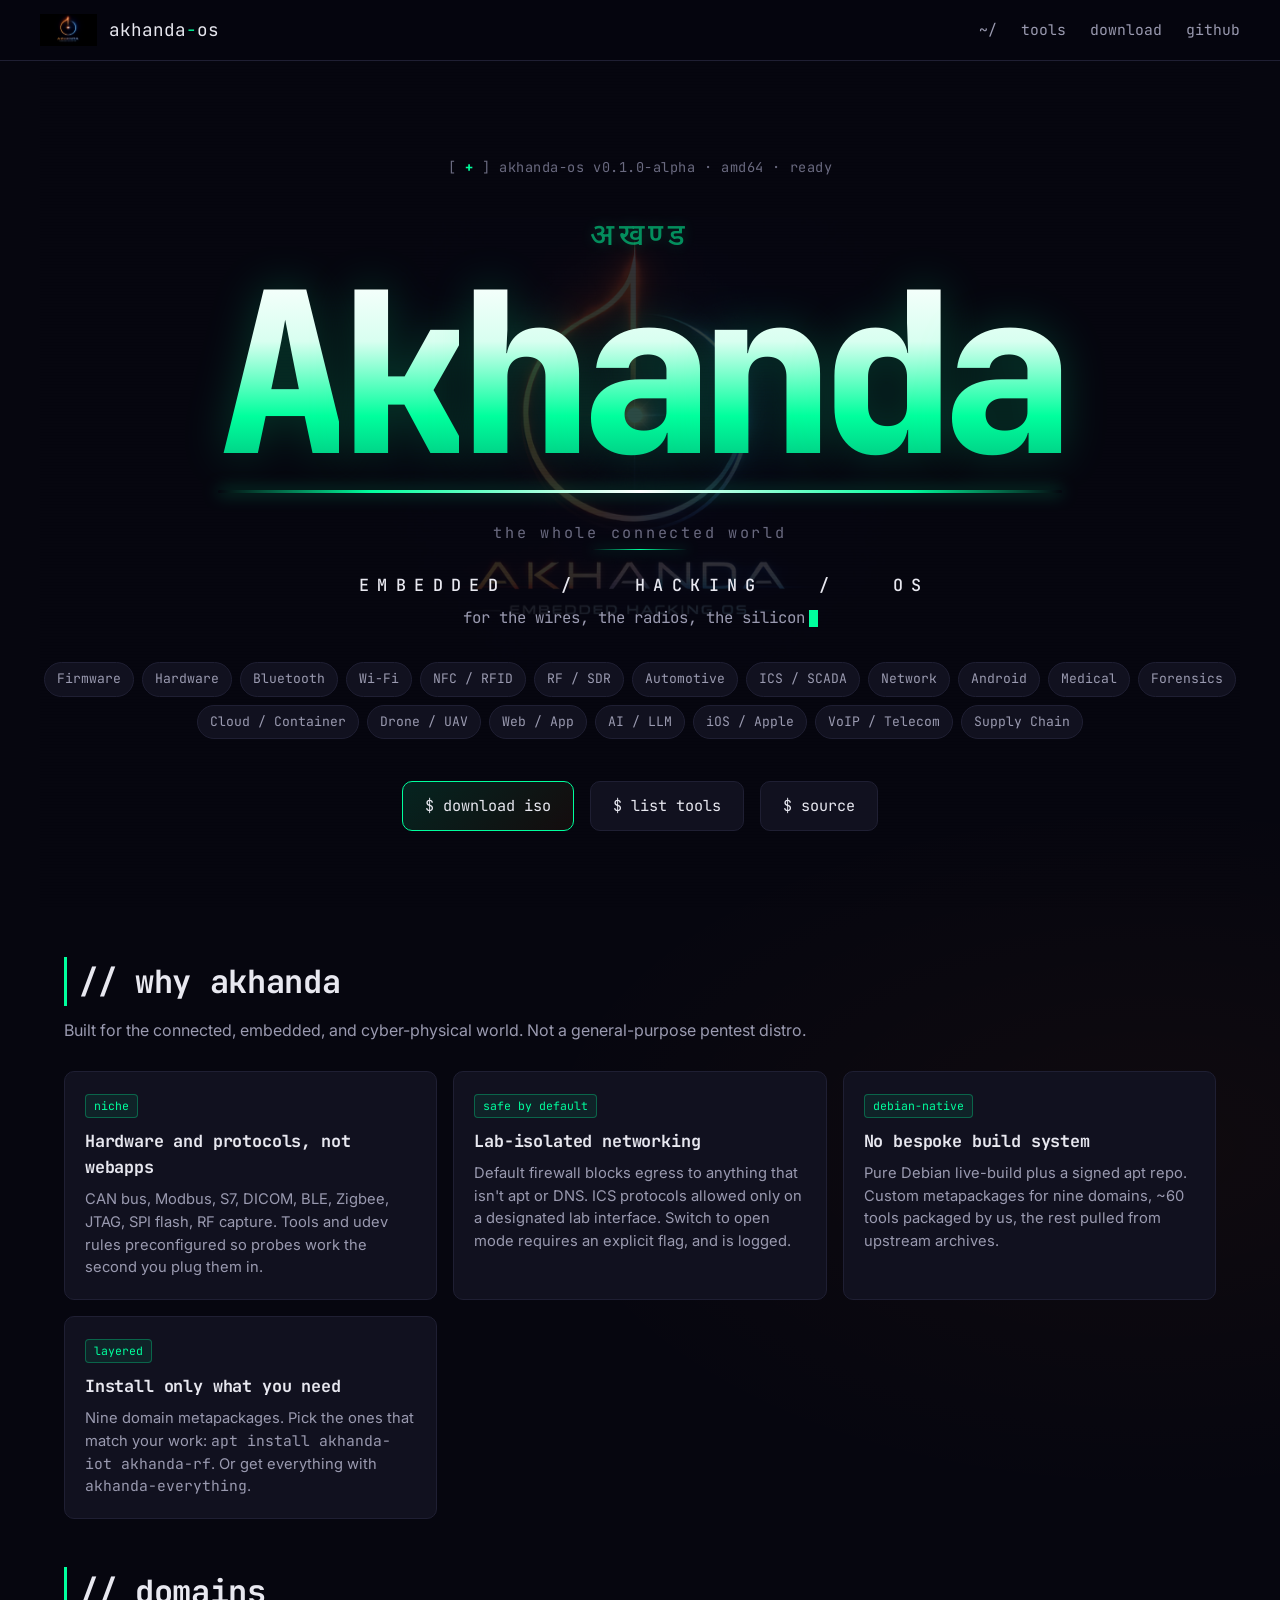
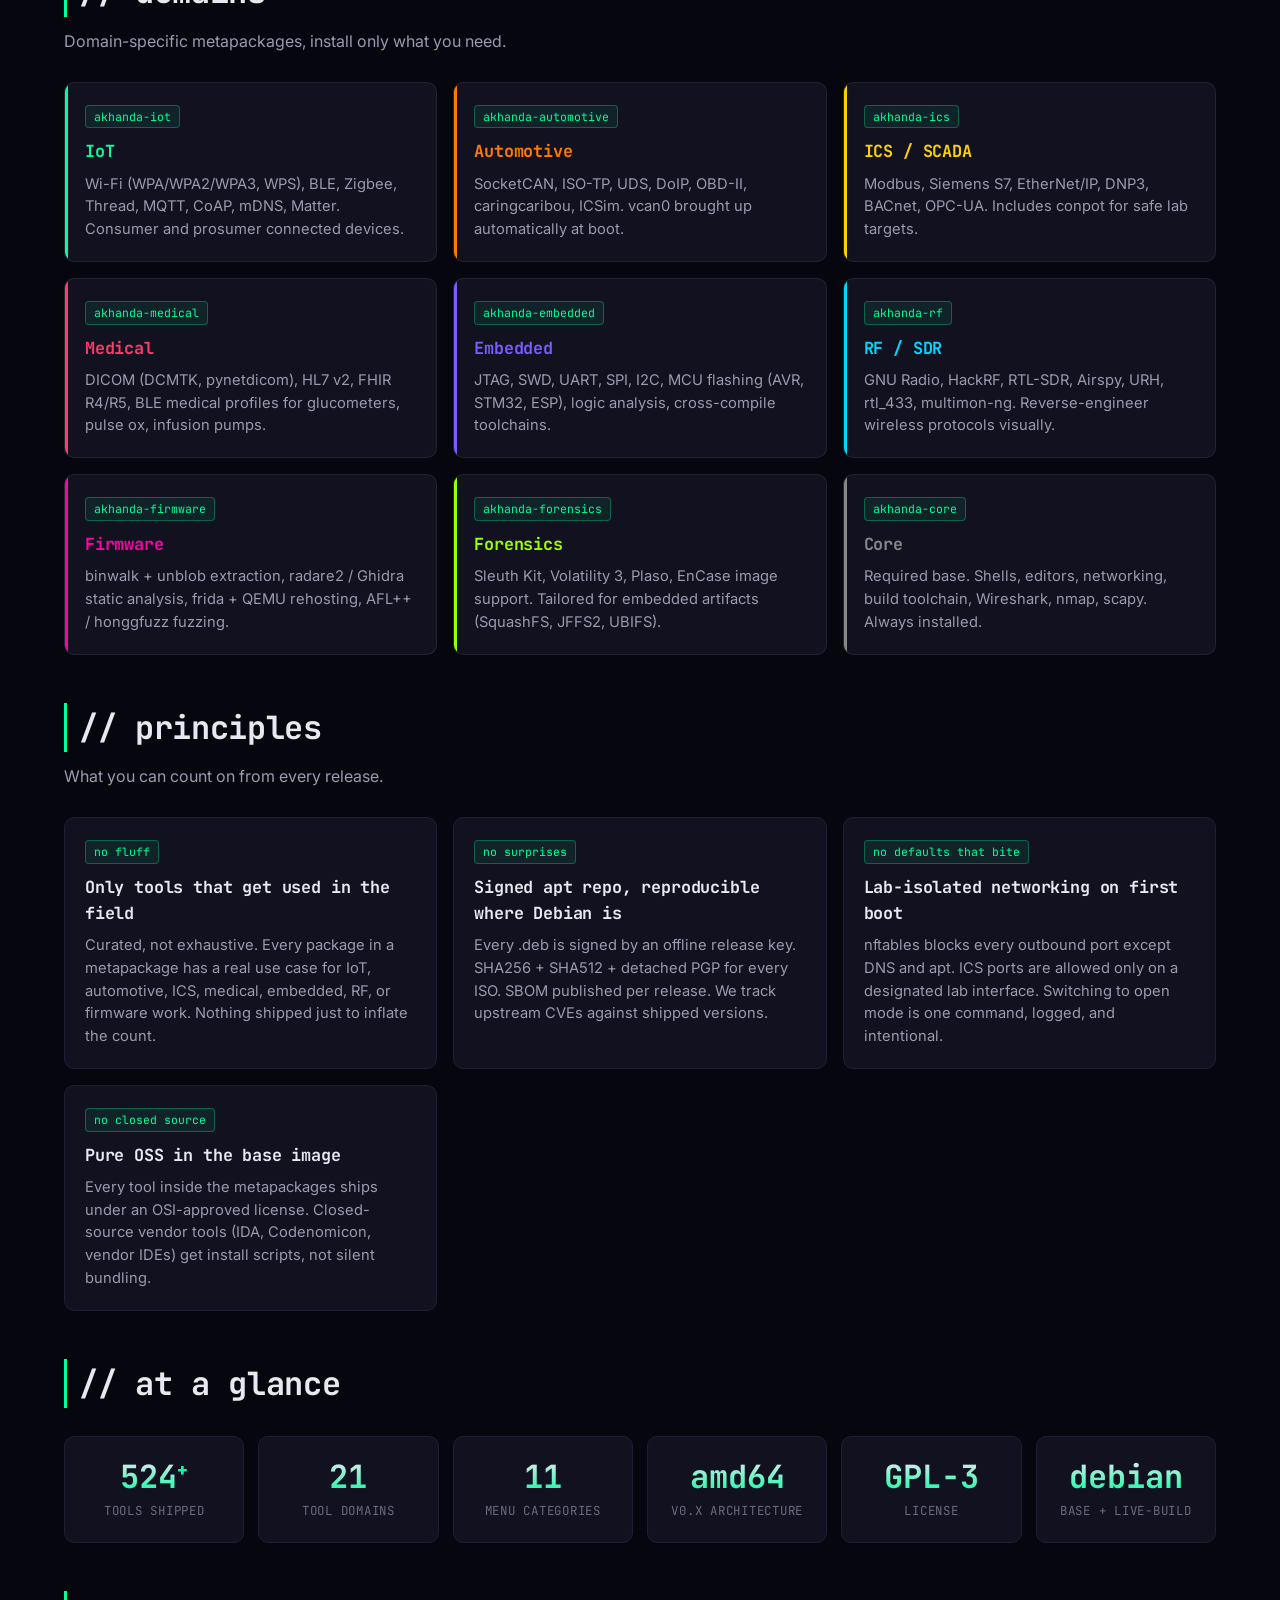
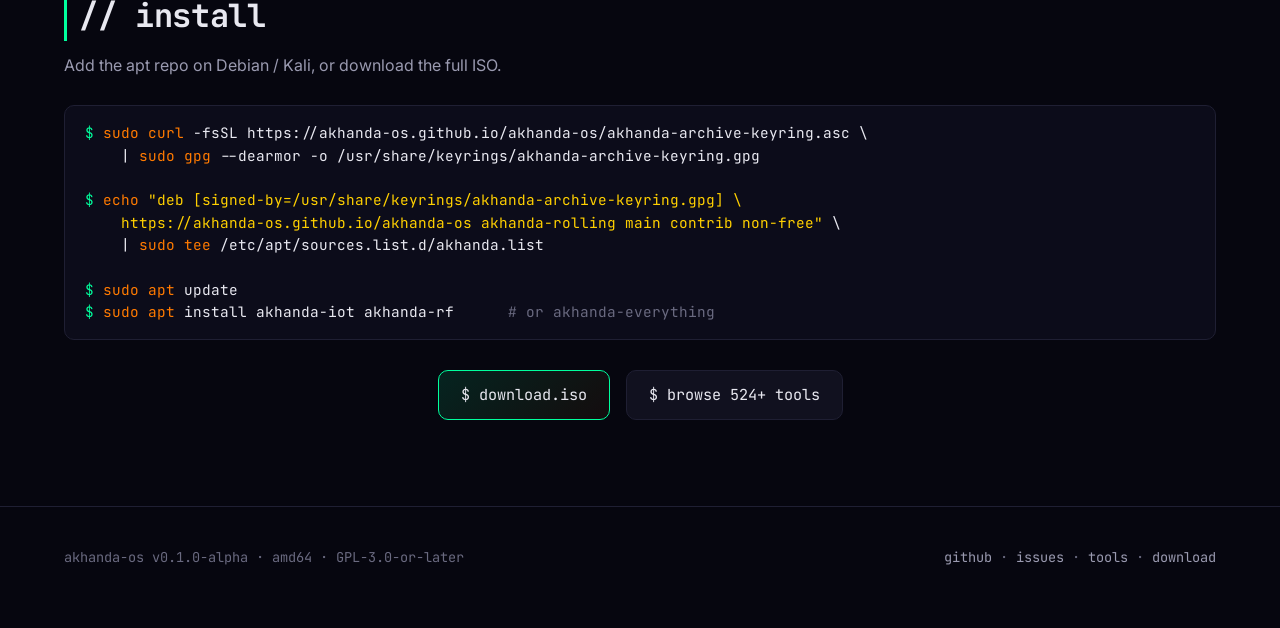
==== commit 4ebd9c0a: "Remove // the name section (17-language Akhanda strip)" ====
--- a/index.html
+++ b/index.html
@@ -216,31 +216,6 @@
       </p>
     </section>
 
-    <section class="container">
-      <h2>// the name</h2>
-      <p class="section-sub">
-        <em>Akhanda</em> &middot; from Sanskrit &middot; meaning <strong>indivisible, whole, unbroken</strong>.
-      </p>
-      <div class="multilingual">
-        <div class="lang"><span class="word"  lang="en">Akhanda</span>     <span class="tag">English</span></div>
-        <div class="lang"><span class="word d" lang="sa">अखण्ड</span>      <span class="tag">Sanskrit</span></div>
-        <div class="lang"><span class="word d" lang="hi">अखंड</span>       <span class="tag">Hindi</span></div>
-        <div class="lang"><span class="word d" lang="mr">अखंड</span>       <span class="tag">Marathi</span></div>
-        <div class="lang"><span class="word d" lang="ne">अखण्ड</span>      <span class="tag">Nepali</span></div>
-        <div class="lang"><span class="word d" lang="kok">अखंड</span>      <span class="tag">Konkani</span></div>
-        <div class="lang"><span class="word b" lang="bn">অখণ্ড</span>      <span class="tag">Bengali</span></div>
-        <div class="lang"><span class="word b" lang="as">অখণ্ড</span>      <span class="tag">Assamese</span></div>
-        <div class="lang"><span class="word g" lang="gu">અખંડ</span>       <span class="tag">Gujarati</span></div>
-        <div class="lang"><span class="word p" lang="pa">ਅਖੰਡ</span>       <span class="tag">Punjabi</span></div>
-        <div class="lang"><span class="word t" lang="ta">அகண்ட</span>     <span class="tag">Tamil</span></div>
-        <div class="lang"><span class="word te" lang="te">అఖండ</span>     <span class="tag">Telugu</span></div>
-        <div class="lang"><span class="word k" lang="kn">ಅಖಂಡ</span>      <span class="tag">Kannada</span></div>
-        <div class="lang"><span class="word m" lang="ml">അഖണ്ഡ</span>    <span class="tag">Malayalam</span></div>
-        <div class="lang"><span class="word o" lang="or">ଅଖଣ୍ଡ</span>     <span class="tag">Odia</span></div>
-        <div class="lang"><span class="word u" lang="ur" dir="rtl">اَکَنڈ</span>  <span class="tag">Urdu</span></div>
-        <div class="lang"><span class="word u" lang="ks" dir="rtl">اَکَنڈ</span>  <span class="tag">Kashmiri</span></div>
-      </div>
-    </section>
   </main>
 
   <footer class="site">
